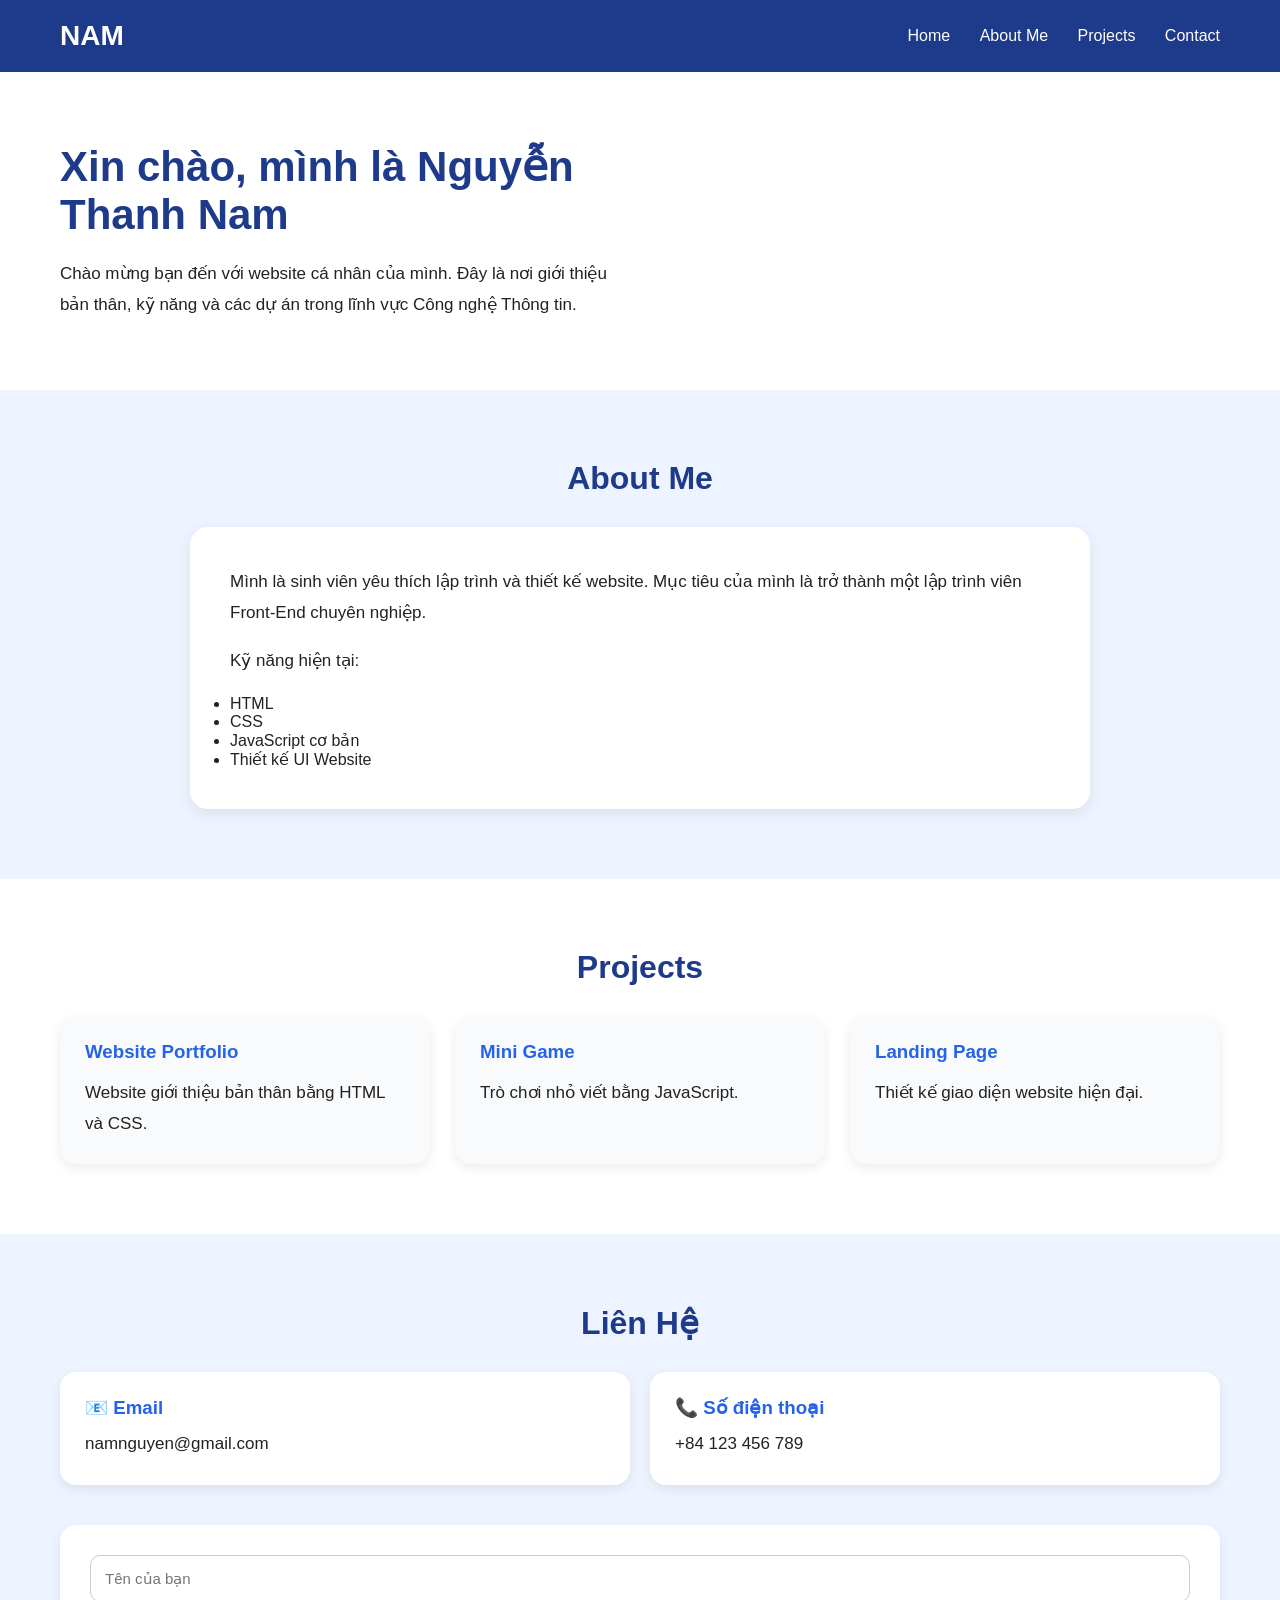
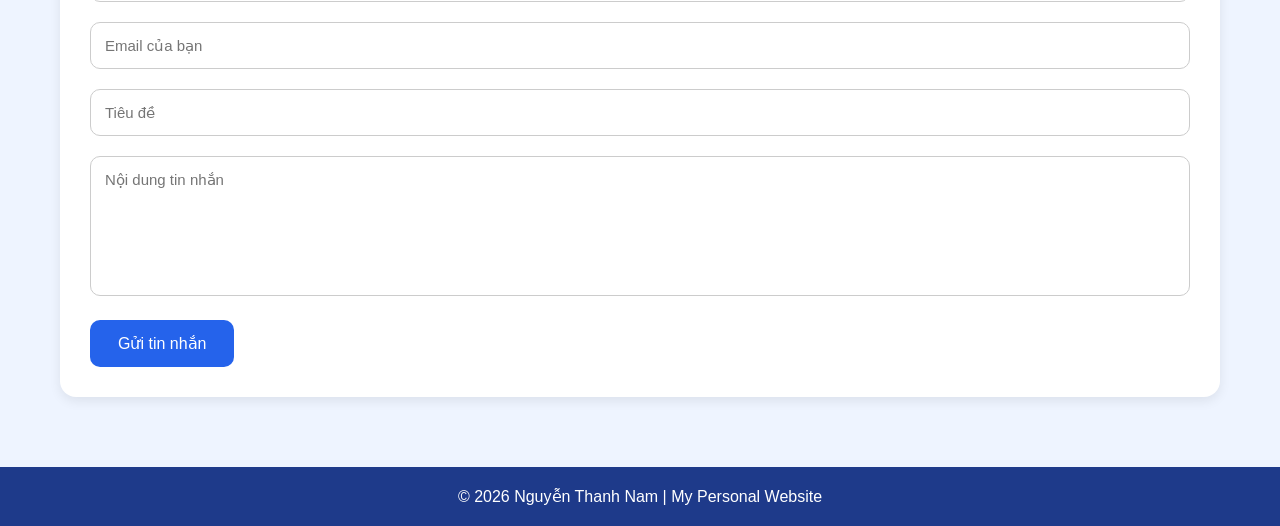
==== index.html @ 2ee816fa "Add files via upload" ====
<!DOCTYPE html>
<html lang="vi">
<head>
    <meta charset="UTF-8">
    <meta name="viewport" content="width=device-width, initial-scale=1.0">
    <title>My Personal Website</title>

    <style>

        *{
            margin:0;
            padding:0;
            box-sizing:border-box;
            font-family:Arial, Helvetica, sans-serif;
        }

        body{
            background:#f2f5f9;
            color:#222;
        }

        /* =========================
           HEADER
        ========================= */

        header{
            background:#1e3a8a;
            color:white;
            padding:20px 60px;
            display:flex;
            justify-content:space-between;
            align-items:center;
        }

        .logo{
            font-size:28px;
            font-weight:bold;
        }

        nav a{
            color:white;
            text-decoration:none;
            margin-left:25px;
            font-size:16px;
        }

        nav a:hover{
            text-decoration:underline;
        }

        /* =========================
           SECTION
        ========================= */

        section{
            padding:70px 60px;
        }

        h1{
            font-size:42px;
            margin-bottom:20px;
            color:#1e3a8a;
        }

        h2{
            font-size:32px;
            margin-bottom:30px;
            color:#1e3a8a;
            text-align:center;
        }

        p{
            line-height:1.8;
            font-size:17px;
        }

        /* =========================
           HOME
        ========================= */

        .home{
            display:flex;
            align-items:center;
            justify-content:space-between;
            gap:50px;
            background:white;
        }

        .home-text{
            flex:1;
        }

        .home-img{
            flex:1;
            text-align:center;
        }

        .home-img img{
            width:320px;
            border-radius:20px;
            box-shadow:0 5px 15px rgba(0,0,0,0.15);
        }

        /* =========================
           ABOUT
        ========================= */

        .about{
            background:#eef4ff;
        }

        .about-box{
            max-width:900px;
            margin:auto;
            background:white;
            padding:40px;
            border-radius:18px;
            box-shadow:0 5px 15px rgba(0,0,0,0.08);
        }

        /* =========================
           PROJECTS
        ========================= */

        .projects{
            background:white;
        }

        .project-list{
            display:grid;
            grid-template-columns:repeat(auto-fit,minmax(250px,1fr));
            gap:25px;
        }

        .project-card{
            background:#f8fafc;
            padding:25px;
            border-radius:16px;
            box-shadow:0 4px 12px rgba(0,0,0,0.08);
        }

        .project-card h3{
            margin-bottom:15px;
            color:#2563eb;
        }

        /* =========================
           CONTACT
        ========================= */

        .contact{
            background:#eef4ff;
        }

        .contact-box{
            display:flex;
            gap:20px;
            margin-bottom:40px;
        }

        .contact-card{
            flex:1;
            background:white;
            padding:25px;
            border-radius:16px;
            box-shadow:0 4px 12px rgba(0,0,0,0.08);
        }

        .contact-card h3{
            margin-bottom:10px;
            color:#2563eb;
        }

        .contact-form{
            background:white;
            padding:30px;
            border-radius:16px;
            box-shadow:0 4px 12px rgba(0,0,0,0.08);
        }

        .contact-form input,
        .contact-form textarea{
            width:100%;
            padding:14px;
            margin-bottom:20px;
            border:1px solid #ccc;
            border-radius:10px;
            font-size:15px;
        }

        .contact-form textarea{
            height:140px;
            resize:none;
        }

        .contact-form button{
            background:#2563eb;
            color:white;
            border:none;
            padding:14px 28px;
            border-radius:10px;
            cursor:pointer;
            font-size:16px;
        }

        .contact-form button:hover{
            background:#1d4ed8;
        }

        /* =========================
           FOOTER
        ========================= */

        footer{
            background:#1e3a8a;
            color:white;
            text-align:center;
            padding:20px;
        }

        /* =========================
           RESPONSIVE
        ========================= */

        @media(max-width:768px){

            header{
                flex-direction:column;
                gap:15px;
            }

            .home{
                flex-direction:column;
            }

            .contact-box{
                flex-direction:column;
            }

            section{
                padding:40px 20px;
            }

        }

    </style>

</head>
<body>

    <!-- =========================
         HEADER
    ========================= -->

    <header>

        <div class="logo">NAM</div>

        <nav>
            <a href="#home">Home</a>
            <a href="#about">About Me</a>
            <a href="#projects">Projects</a>
            <a href="#contact">Contact</a>
        </nav>

    </header>

    <!-- =========================
         HOME
    ========================= -->

    <section class="home" id="home">

        <div class="home-text">
            <h1>Xin chào, mình là Nguyễn Thanh Nam</h1>

            <p>
                Chào mừng bạn đến với website cá nhân của mình.
                Đây là nơi giới thiệu bản thân, kỹ năng và các dự án
                trong lĩnh vực Công nghệ Thông tin.
            </p>
        </div>

        <div class="home-img">
            <img src="https://via.placeholder.com/320x350" alt="">
        </div>

    </section>

    <!-- =========================
         ABOUT
    ========================= -->

    <section class="about" id="about">

        <h2>About Me</h2>

        <div class="about-box">

            <p>
                Mình là sinh viên yêu thích lập trình và thiết kế website.
                Mục tiêu của mình là trở thành một lập trình viên Front-End chuyên nghiệp.
            </p>

            <br>

            <p>
                Kỹ năng hiện tại:
            </p>

            <br>

            <ul>
                <li>HTML</li>
                <li>CSS</li>
                <li>JavaScript cơ bản</li>
                <li>Thiết kế UI Website</li>
            </ul>

        </div>

    </section>

    <!-- =========================
         PROJECTS
    ========================= -->

    <section class="projects" id="projects">

        <h2>Projects</h2>

        <div class="project-list">

            <div class="project-card">
                <h3>Website Portfolio</h3>
                <p>Website giới thiệu bản thân bằng HTML và CSS.</p>
            </div>

            <div class="project-card">
                <h3>Mini Game</h3>
                <p>Trò chơi nhỏ viết bằng JavaScript.</p>
            </div>

            <div class="project-card">
                <h3>Landing Page</h3>
                <p>Thiết kế giao diện website hiện đại.</p>
            </div>

        </div>

    </section>

    <!-- =========================
         CONTACT
    ========================= -->

    <section class="contact" id="contact">

        <h2>Liên Hệ</h2>

        <div class="contact-box">

            <div class="contact-card">
                <h3>📧 Email</h3>
                <p>namnguyen@gmail.com</p>
            </div>

            <div class="contact-card">
                <h3>📞 Số điện thoại</h3>
                <p>+84 123 456 789</p>
            </div>

        </div>

        <form class="contact-form">

            <input type="text" placeholder="Tên của bạn">

            <input type="email" placeholder="Email của bạn">

            <input type="text" placeholder="Tiêu đề">

            <textarea placeholder="Nội dung tin nhắn"></textarea>

            <button type="submit">Gửi tin nhắn</button>

        </form>

    </section>

    <!-- =========================
         FOOTER
    ========================= -->

    <footer>
        © 2026 Nguyễn Thanh Nam | My Personal Website
    </footer>

</body>
</html>
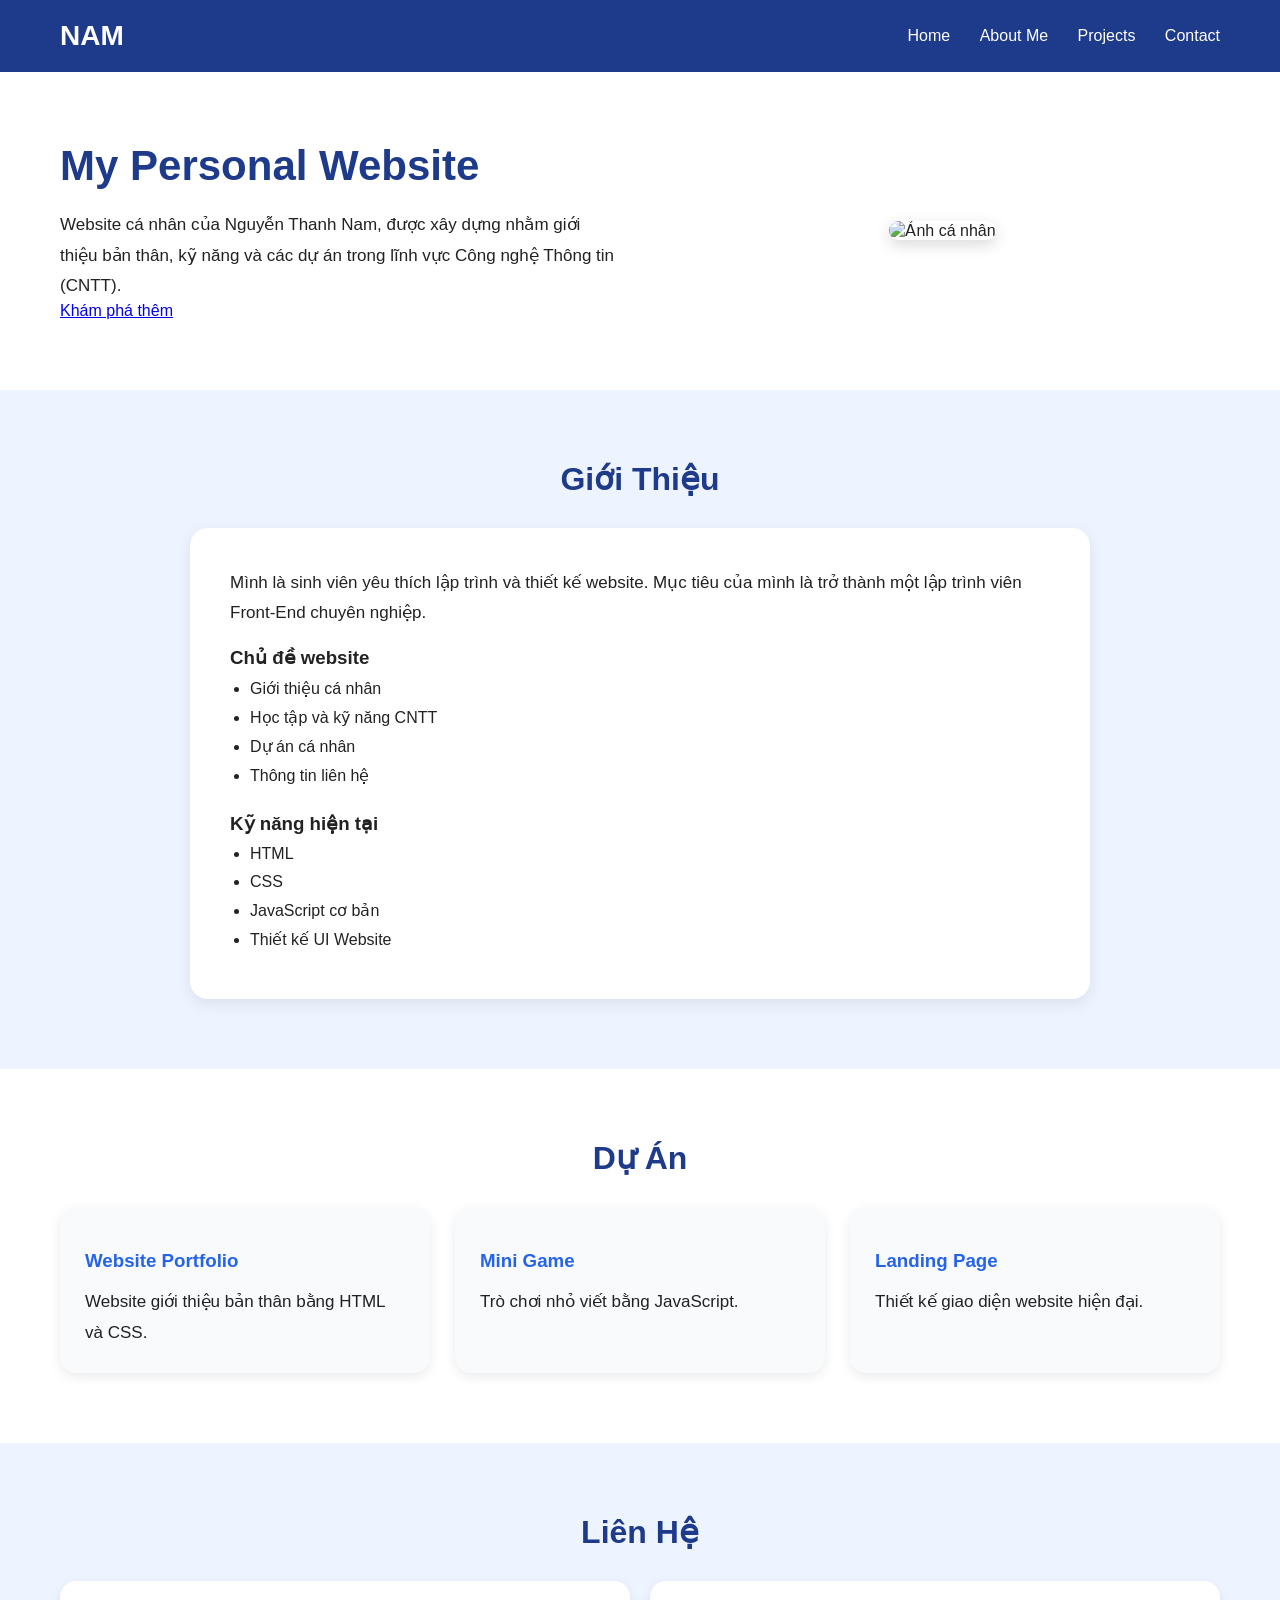
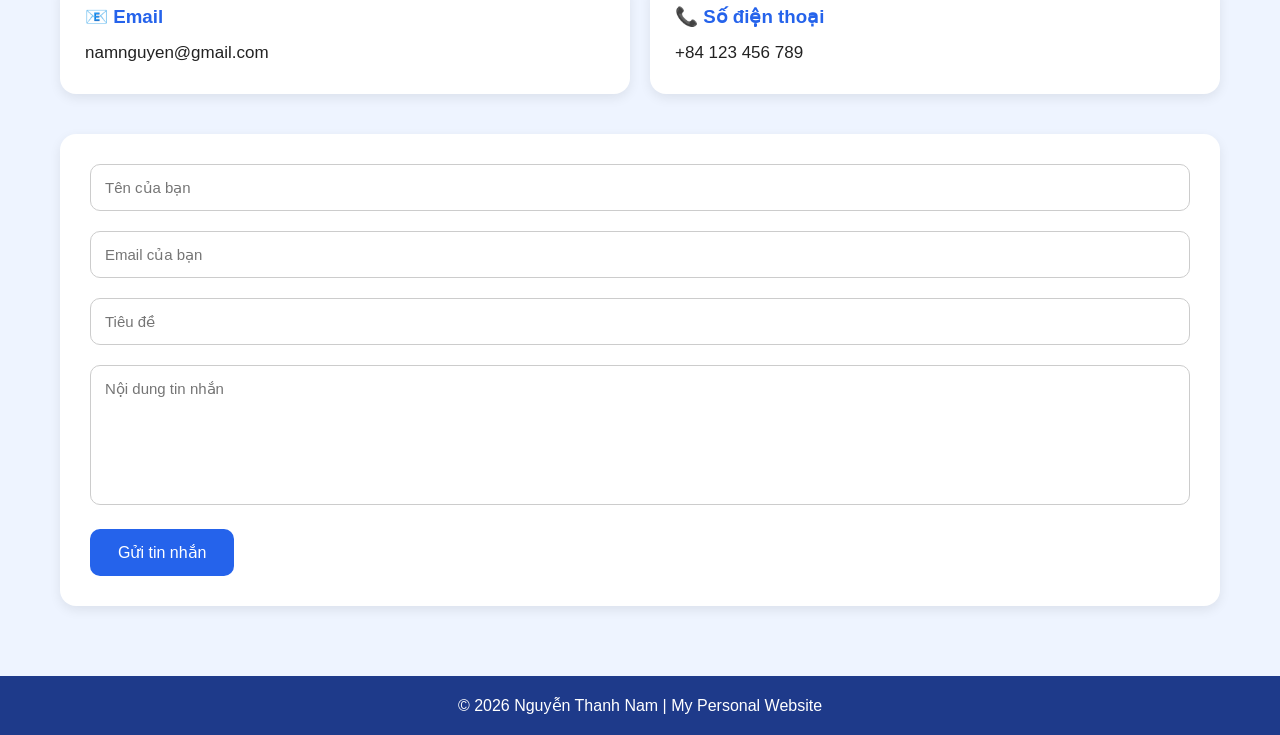
==== commit 3ebd5121: "Update index.html" ====
--- a/index.html
+++ b/index.html
@@ -1,256 +1,17 @@
 <!DOCTYPE html>
 <html lang="vi">
+
 <head>
     <meta charset="UTF-8">
     <meta name="viewport" content="width=device-width, initial-scale=1.0">
     <title>My Personal Website</title>
 
-    <style>
-
-        *{
-            margin:0;
-            padding:0;
-            box-sizing:border-box;
-            font-family:Arial, Helvetica, sans-serif;
-        }
-
-        body{
-            background:#f2f5f9;
-            color:#222;
-        }
-
-        /* =========================
-           HEADER
-        ========================= */
-
-        header{
-            background:#1e3a8a;
-            color:white;
-            padding:20px 60px;
-            display:flex;
-            justify-content:space-between;
-            align-items:center;
-        }
-
-        .logo{
-            font-size:28px;
-            font-weight:bold;
-        }
-
-        nav a{
-            color:white;
-            text-decoration:none;
-            margin-left:25px;
-            font-size:16px;
-        }
-
-        nav a:hover{
-            text-decoration:underline;
-        }
-
-        /* =========================
-           SECTION
-        ========================= */
-
-        section{
-            padding:70px 60px;
-        }
-
-        h1{
-            font-size:42px;
-            margin-bottom:20px;
-            color:#1e3a8a;
-        }
-
-        h2{
-            font-size:32px;
-            margin-bottom:30px;
-            color:#1e3a8a;
-            text-align:center;
-        }
-
-        p{
-            line-height:1.8;
-            font-size:17px;
-        }
-
-        /* =========================
-           HOME
-        ========================= */
-
-        .home{
-            display:flex;
-            align-items:center;
-            justify-content:space-between;
-            gap:50px;
-            background:white;
-        }
-
-        .home-text{
-            flex:1;
-        }
-
-        .home-img{
-            flex:1;
-            text-align:center;
-        }
-
-        .home-img img{
-            width:320px;
-            border-radius:20px;
-            box-shadow:0 5px 15px rgba(0,0,0,0.15);
-        }
-
-        /* =========================
-           ABOUT
-        ========================= */
-
-        .about{
-            background:#eef4ff;
-        }
-
-        .about-box{
-            max-width:900px;
-            margin:auto;
-            background:white;
-            padding:40px;
-            border-radius:18px;
-            box-shadow:0 5px 15px rgba(0,0,0,0.08);
-        }
-
-        /* =========================
-           PROJECTS
-        ========================= */
-
-        .projects{
-            background:white;
-        }
-
-        .project-list{
-            display:grid;
-            grid-template-columns:repeat(auto-fit,minmax(250px,1fr));
-            gap:25px;
-        }
-
-        .project-card{
-            background:#f8fafc;
-            padding:25px;
-            border-radius:16px;
-            box-shadow:0 4px 12px rgba(0,0,0,0.08);
-        }
-
-        .project-card h3{
-            margin-bottom:15px;
-            color:#2563eb;
-        }
-
-        /* =========================
-           CONTACT
-        ========================= */
-
-        .contact{
-            background:#eef4ff;
-        }
-
-        .contact-box{
-            display:flex;
-            gap:20px;
-            margin-bottom:40px;
-        }
-
-        .contact-card{
-            flex:1;
-            background:white;
-            padding:25px;
-            border-radius:16px;
-            box-shadow:0 4px 12px rgba(0,0,0,0.08);
-        }
-
-        .contact-card h3{
-            margin-bottom:10px;
-            color:#2563eb;
-        }
-
-        .contact-form{
-            background:white;
-            padding:30px;
-            border-radius:16px;
-            box-shadow:0 4px 12px rgba(0,0,0,0.08);
-        }
-
-        .contact-form input,
-        .contact-form textarea{
-            width:100%;
-            padding:14px;
-            margin-bottom:20px;
-            border:1px solid #ccc;
-            border-radius:10px;
-            font-size:15px;
-        }
-
-        .contact-form textarea{
-            height:140px;
-            resize:none;
-        }
-
-        .contact-form button{
-            background:#2563eb;
-            color:white;
-            border:none;
-            padding:14px 28px;
-            border-radius:10px;
-            cursor:pointer;
-            font-size:16px;
-        }
-
-        .contact-form button:hover{
-            background:#1d4ed8;
-        }
-
-        /* =========================
-           FOOTER
-        ========================= */
-
-        footer{
-            background:#1e3a8a;
-            color:white;
-            text-align:center;
-            padding:20px;
-        }
-
-        /* =========================
-           RESPONSIVE
-        ========================= */
-
-        @media(max-width:768px){
-
-            header{
-                flex-direction:column;
-                gap:15px;
-            }
-
-            .home{
-                flex-direction:column;
-            }
-
-            .contact-box{
-                flex-direction:column;
-            }
-
-            section{
-                padding:40px 20px;
-            }
-
-        }
-
-    </style>
-
+    <link rel="stylesheet" href="style.css">
 </head>
+
 <body>
 
-    <!-- =========================
-         HEADER
-    ========================= -->
+    <!-- HEADER -->
 
     <header>
 
@@ -265,35 +26,40 @@
 
     </header>
 
-    <!-- =========================
-         HOME
-    ========================= -->
+    <!-- HOME -->
 
     <section class="home" id="home">
 
         <div class="home-text">
-            <h1>Xin chào, mình là Nguyễn Thanh Nam</h1>
+
+            <h1>My Personal Website</h1>
 
             <p>
-                Chào mừng bạn đến với website cá nhân của mình.
-                Đây là nơi giới thiệu bản thân, kỹ năng và các dự án
-                trong lĩnh vực Công nghệ Thông tin.
+                Website cá nhân của Nguyễn Thanh Nam,
+                được xây dựng nhằm giới thiệu bản thân,
+                kỹ năng và các dự án trong lĩnh vực
+                Công nghệ Thông tin (CNTT).
             </p>
+
+            <a href="#about" class="btn">
+                Khám phá thêm
+            </a>
+
         </div>
 
         <div class="home-img">
-            <img src="https://via.placeholder.com/320x350" alt="">
-        </div>
-
-    </section>
-
-    <!-- =========================
-         ABOUT
-    ========================= -->
+
+            <img src="https://images.unsplash.com/photo-1516321318423-f06f85e504b3?q=80&w=800&auto=format&fit=crop" alt="Ảnh cá nhân">
+
+        </div>
+
+    </section>
+
+    <!-- ABOUT -->
 
     <section class="about" id="about">
 
-        <h2>About Me</h2>
+        <h2>Giới Thiệu</h2>
 
         <div class="about-box">
 
@@ -304,11 +70,18 @@
 
             <br>
 
-            <p>
-                Kỹ năng hiện tại:
-            </p>
+            <h3>Chủ đề website</h3>
+
+            <ul>
+                <li>Giới thiệu cá nhân</li>
+                <li>Học tập và kỹ năng CNTT</li>
+                <li>Dự án cá nhân</li>
+                <li>Thông tin liên hệ</li>
+            </ul>
 
             <br>
+
+            <h3>Kỹ năng hiện tại</h3>
 
             <ul>
                 <li>HTML</li>
@@ -321,38 +94,55 @@
 
     </section>
 
-    <!-- =========================
-         PROJECTS
-    ========================= -->
+    <!-- PROJECTS -->
 
     <section class="projects" id="projects">
 
-        <h2>Projects</h2>
+        <h2>Dự Án</h2>
 
         <div class="project-list">
 
             <div class="project-card">
+
+                <img src="https://images.unsplash.com/photo-1498050108023-c5249f4df085?q=80&w=800&auto=format&fit=crop" alt="">
+
                 <h3>Website Portfolio</h3>
-                <p>Website giới thiệu bản thân bằng HTML và CSS.</p>
+
+                <p>
+                    Website giới thiệu bản thân bằng HTML và CSS.
+                </p>
+
             </div>
 
             <div class="project-card">
+
+                <img src="https://images.unsplash.com/photo-1511512578047-dfb367046420?q=80&w=800&auto=format&fit=crop" alt="">
+
                 <h3>Mini Game</h3>
-                <p>Trò chơi nhỏ viết bằng JavaScript.</p>
+
+                <p>
+                    Trò chơi nhỏ viết bằng JavaScript.
+                </p>
+
             </div>
 
             <div class="project-card">
+
+                <img src="https://images.unsplash.com/photo-1461749280684-dccba630e2f6?q=80&w=800&auto=format&fit=crop" alt="">
+
                 <h3>Landing Page</h3>
-                <p>Thiết kế giao diện website hiện đại.</p>
-            </div>
-
-        </div>
-
-    </section>
-
-    <!-- =========================
-         CONTACT
-    ========================= -->
+
+                <p>
+                    Thiết kế giao diện website hiện đại.
+                </p>
+
+            </div>
+
+        </div>
+
+    </section>
+
+    <!-- CONTACT -->
 
     <section class="contact" id="contact">
 
@@ -361,13 +151,23 @@
         <div class="contact-box">
 
             <div class="contact-card">
+
                 <h3>📧 Email</h3>
-                <p>namnguyen@gmail.com</p>
+
+                <p>
+                    namnguyen@gmail.com
+                </p>
+
             </div>
 
             <div class="contact-card">
+
                 <h3>📞 Số điện thoại</h3>
-                <p>+84 123 456 789</p>
+
+                <p>
+                    +84 123 456 789
+                </p>
+
             </div>
 
         </div>
@@ -382,19 +182,21 @@
 
             <textarea placeholder="Nội dung tin nhắn"></textarea>
 
-            <button type="submit">Gửi tin nhắn</button>
+            <button type="submit">
+                Gửi tin nhắn
+            </button>
 
         </form>
 
     </section>
 
-    <!-- =========================
-         FOOTER
-    ========================= -->
+    <!-- FOOTER -->
 
     <footer>
+
         © 2026 Nguyễn Thanh Nam | My Personal Website
+
     </footer>
 
 </body>
-</html>+</html>
--- a/style.css
+++ b/style.css
@@ -0,0 +1,260 @@
+/* =========================
+   RESET
+========================= */
+
+*{
+    margin:0;
+    padding:0;
+    box-sizing:border-box;
+    font-family:Arial, Helvetica, sans-serif;
+}
+
+body{
+    background:#f2f5f9;
+    color:#222;
+}
+
+/* =========================
+   HEADER
+========================= */
+
+header{
+    background:#1e3a8a;
+    color:white;
+    padding:20px 60px;
+    display:flex;
+    justify-content:space-between;
+    align-items:center;
+}
+
+.logo{
+    font-size:28px;
+    font-weight:bold;
+}
+
+nav a{
+    color:white;
+    text-decoration:none;
+    margin-left:25px;
+    font-size:16px;
+}
+
+nav a:hover{
+    text-decoration:underline;
+}
+
+/* =========================
+   SECTION
+========================= */
+
+section{
+    padding:70px 60px;
+}
+
+h1{
+    font-size:42px;
+    margin-bottom:20px;
+    color:#1e3a8a;
+}
+
+h2{
+    font-size:32px;
+    margin-bottom:30px;
+    color:#1e3a8a;
+    text-align:center;
+}
+
+p{
+    line-height:1.8;
+    font-size:17px;
+}
+
+/* =========================
+   HOME
+========================= */
+
+.home{
+    display:flex;
+    align-items:center;
+    justify-content:space-between;
+    gap:50px;
+    background:white;
+}
+
+.home-text{
+    flex:1;
+}
+
+.home-img{
+    flex:1;
+    text-align:center;
+}
+
+.home-img img{
+    width:320px;
+    border-radius:20px;
+    box-shadow:0 5px 15px rgba(0,0,0,0.15);
+}
+
+/* =========================
+   ABOUT
+========================= */
+
+.about{
+    background:#eef4ff;
+}
+
+.about-box{
+    max-width:900px;
+    margin:auto;
+    background:white;
+    padding:40px;
+    border-radius:18px;
+    box-shadow:0 5px 15px rgba(0,0,0,0.08);
+}
+
+.about-box ul{
+    margin-top:10px;
+    padding-left:20px;
+}
+
+.about-box li{
+    margin-bottom:10px;
+}
+
+/* =========================
+   PROJECTS
+========================= */
+
+.projects{
+    background:white;
+}
+
+.project-list{
+    display:grid;
+    grid-template-columns:repeat(auto-fit,minmax(250px,1fr));
+    gap:25px;
+}
+
+.project-card{
+    background:#f8fafc;
+    padding:25px;
+    border-radius:16px;
+    box-shadow:0 4px 12px rgba(0,0,0,0.08);
+    transition:0.3s;
+}
+
+.project-card:hover{
+    transform:translateY(-5px);
+}
+
+.project-card h3{
+    margin-bottom:15px;
+    color:#2563eb;
+}
+
+/* =========================
+   CONTACT
+========================= */
+
+.contact{
+    background:#eef4ff;
+}
+
+.contact-box{
+    display:flex;
+    gap:20px;
+    margin-bottom:40px;
+}
+
+.contact-card{
+    flex:1;
+    background:white;
+    padding:25px;
+    border-radius:16px;
+    box-shadow:0 4px 12px rgba(0,0,0,0.08);
+}
+
+.contact-card h3{
+    margin-bottom:10px;
+    color:#2563eb;
+}
+
+.contact-form{
+    background:white;
+    padding:30px;
+    border-radius:16px;
+    box-shadow:0 4px 12px rgba(0,0,0,0.08);
+}
+
+.contact-form input,
+.contact-form textarea{
+    width:100%;
+    padding:14px;
+    margin-bottom:20px;
+    border:1px solid #ccc;
+    border-radius:10px;
+    font-size:15px;
+    outline:none;
+}
+
+.contact-form input:focus,
+.contact-form textarea:focus{
+    border-color:#2563eb;
+}
+
+.contact-form textarea{
+    height:140px;
+    resize:none;
+}
+
+.contact-form button{
+    background:#2563eb;
+    color:white;
+    border:none;
+    padding:14px 28px;
+    border-radius:10px;
+    cursor:pointer;
+    font-size:16px;
+    transition:0.3s;
+}
+
+.contact-form button:hover{
+    background:#1d4ed8;
+}
+
+/* =========================
+   FOOTER
+========================= */
+
+footer{
+    background:#1e3a8a;
+    color:white;
+    text-align:center;
+    padding:20px;
+}
+
+/* =========================
+   RESPONSIVE
+========================= */
+
+@media(max-width:768px){
+
+    header{
+        flex-direction:column;
+        gap:15px;
+    }
+
+    .home{
+        flex-direction:column;
+    }
+
+    .contact-box{
+        flex-direction:column;
+    }
+
+    section{
+        padding:40px 20px;
+    }
+
+}
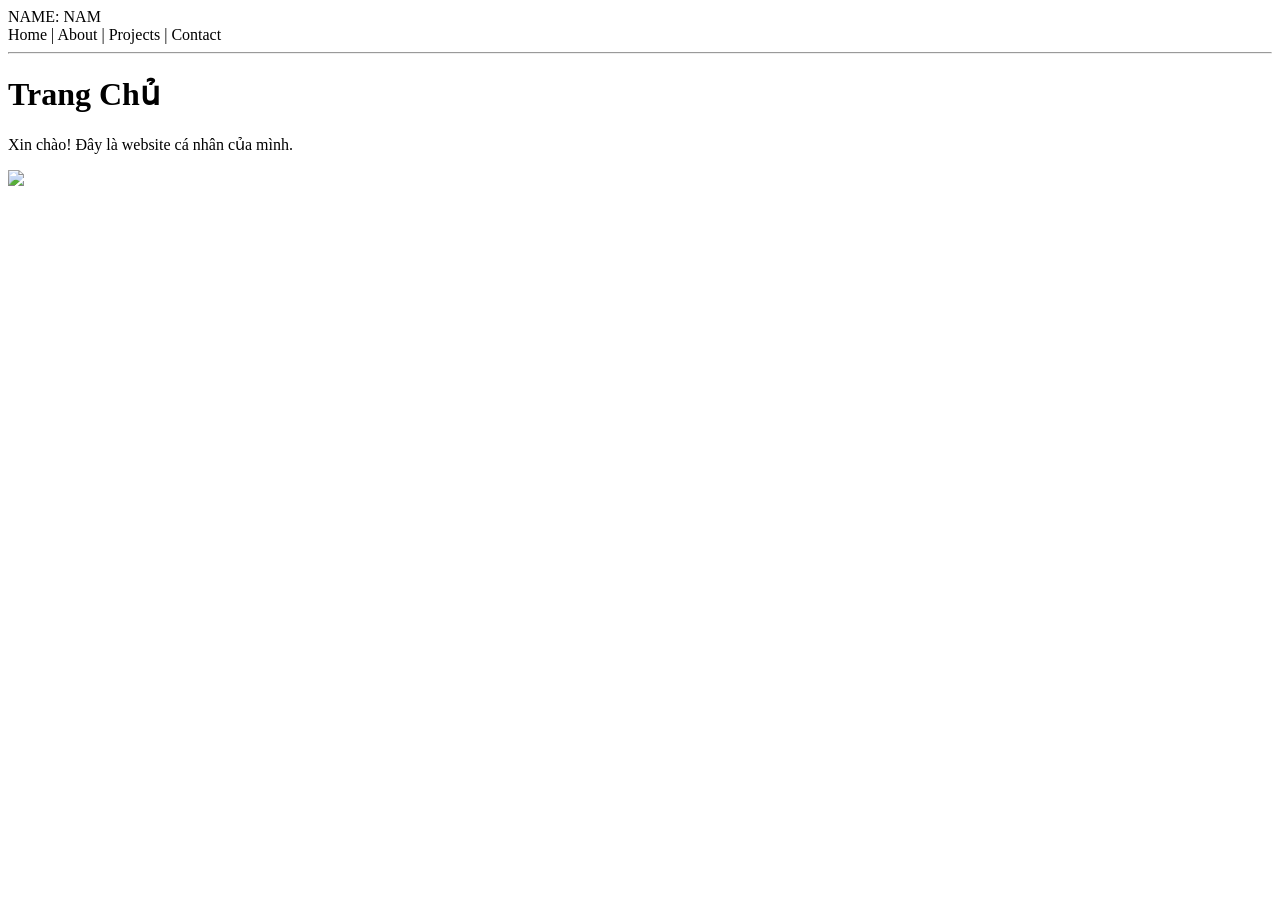
==== commit 40dc6b17: "Update index.html" ====
--- a/index.html
+++ b/index.html
@@ -3,200 +3,84 @@
 
 <head>
     <meta charset="UTF-8">
-    <meta name="viewport" content="width=device-width, initial-scale=1.0">
-    <title>My Personal Website</title>
-
-    <link rel="stylesheet" href="style.css">
+    <title>My Website</title>
 </head>
 
 <body>
 
-    <!-- HEADER -->
+<!-- MENU -->
+<header>
+    <div>NAME: NAM</div>
 
-    <header>
+    <nav>
+        <a onclick="show('home')">Home</a> |
+        <a onclick="show('about')">About</a> |
+        <a onclick="show('projects')">Projects</a> |
+        <a onclick="show('contact')">Contact</a>
+    </nav>
+</header>
 
-        <div class="logo">NAM</div>
+<hr>
 
-        <nav>
-            <a href="#home">Home</a>
-            <a href="#about">About Me</a>
-            <a href="#projects">Projects</a>
-            <a href="#contact">Contact</a>
-        </nav>
+<!-- HOME -->
+<div id="home">
+    <h1>Trang Chủ</h1>
 
-    </header>
+    <p>
+        Xin chào! Đây là website cá nhân của mình.
+    </p>
 
-    <!-- HOME -->
+    <img src="https://images.unsplash.com/photo-1522202176988-66273c2fd55f" width="300">
+</div>
 
-    <section class="home" id="home">
+<!-- ABOUT -->
+<div id="about" style="display:none;">
+    <h1>Giới Thiệu</h1>
 
-        <div class="home-text">
+    <p>Mình là sinh viên thích lập trình web.</p>
 
-            <h1>My Personal Website</h1>
+    <img src="https://images.unsplash.com/photo-1515879218367-8466d910aaa4" width="300">
+</div>
 
-            <p>
-                Website cá nhân của Nguyễn Thanh Nam,
-                được xây dựng nhằm giới thiệu bản thân,
-                kỹ năng và các dự án trong lĩnh vực
-                Công nghệ Thông tin (CNTT).
-            </p>
+<!-- PROJECTS -->
+<div id="projects" style="display:none;">
+    <h1>Dự Án</h1>
 
-            <a href="#about" class="btn">
-                Khám phá thêm
-            </a>
+    <ul>
+        <li>Website Portfolio</li>
+        <li>Mini Game JavaScript</li>
+        <li>Landing Page</li>
+    </ul>
 
-        </div>
+    <img src="https://images.unsplash.com/photo-1498050108023-c5249f4df085" width="300">
+</div>
 
-        <div class="home-img">
+<!-- CONTACT -->
+<div id="contact" style="display:none;">
+    <h1>Liên Hệ</h1>
 
-            <img src="https://images.unsplash.com/photo-1516321318423-f06f85e504b3?q=80&w=800&auto=format&fit=crop" alt="Ảnh cá nhân">
+    <p>Email: nam@gmail.com</p>
 
-        </div>
+    <input placeholder="Tên"><br><br>
+    <input placeholder="Email"><br><br>
+    <textarea placeholder="Nội dung"></textarea><br><br>
+    <button>Gửi</button>
 
-    </section>
+    <img src="https://images.unsplash.com/photo-1521791136064-7986c2920216" width="300">
+</div>
 
-    <!-- ABOUT -->
+<script>
+function show(page){
 
-    <section class="about" id="about">
+    let pages = ["home","about","projects","contact"];
 
-        <h2>Giới Thiệu</h2>
+    pages.forEach(id => {
+        document.getElementById(id).style.display = "none";
+    });
 
-        <div class="about-box">
-
-            <p>
-                Mình là sinh viên yêu thích lập trình và thiết kế website.
-                Mục tiêu của mình là trở thành một lập trình viên Front-End chuyên nghiệp.
-            </p>
-
-            <br>
-
-            <h3>Chủ đề website</h3>
-
-            <ul>
-                <li>Giới thiệu cá nhân</li>
-                <li>Học tập và kỹ năng CNTT</li>
-                <li>Dự án cá nhân</li>
-                <li>Thông tin liên hệ</li>
-            </ul>
-
-            <br>
-
-            <h3>Kỹ năng hiện tại</h3>
-
-            <ul>
-                <li>HTML</li>
-                <li>CSS</li>
-                <li>JavaScript cơ bản</li>
-                <li>Thiết kế UI Website</li>
-            </ul>
-
-        </div>
-
-    </section>
-
-    <!-- PROJECTS -->
-
-    <section class="projects" id="projects">
-
-        <h2>Dự Án</h2>
-
-        <div class="project-list">
-
-            <div class="project-card">
-
-                <img src="https://images.unsplash.com/photo-1498050108023-c5249f4df085?q=80&w=800&auto=format&fit=crop" alt="">
-
-                <h3>Website Portfolio</h3>
-
-                <p>
-                    Website giới thiệu bản thân bằng HTML và CSS.
-                </p>
-
-            </div>
-
-            <div class="project-card">
-
-                <img src="https://images.unsplash.com/photo-1511512578047-dfb367046420?q=80&w=800&auto=format&fit=crop" alt="">
-
-                <h3>Mini Game</h3>
-
-                <p>
-                    Trò chơi nhỏ viết bằng JavaScript.
-                </p>
-
-            </div>
-
-            <div class="project-card">
-
-                <img src="https://images.unsplash.com/photo-1461749280684-dccba630e2f6?q=80&w=800&auto=format&fit=crop" alt="">
-
-                <h3>Landing Page</h3>
-
-                <p>
-                    Thiết kế giao diện website hiện đại.
-                </p>
-
-            </div>
-
-        </div>
-
-    </section>
-
-    <!-- CONTACT -->
-
-    <section class="contact" id="contact">
-
-        <h2>Liên Hệ</h2>
-
-        <div class="contact-box">
-
-            <div class="contact-card">
-
-                <h3>📧 Email</h3>
-
-                <p>
-                    namnguyen@gmail.com
-                </p>
-
-            </div>
-
-            <div class="contact-card">
-
-                <h3>📞 Số điện thoại</h3>
-
-                <p>
-                    +84 123 456 789
-                </p>
-
-            </div>
-
-        </div>
-
-        <form class="contact-form">
-
-            <input type="text" placeholder="Tên của bạn">
-
-            <input type="email" placeholder="Email của bạn">
-
-            <input type="text" placeholder="Tiêu đề">
-
-            <textarea placeholder="Nội dung tin nhắn"></textarea>
-
-            <button type="submit">
-                Gửi tin nhắn
-            </button>
-
-        </form>
-
-    </section>
-
-    <!-- FOOTER -->
-
-    <footer>
-
-        © 2026 Nguyễn Thanh Nam | My Personal Website
-
-    </footer>
+    document.getElementById(page).style.display = "block";
+}
+</script>
 
 </body>
 </html>
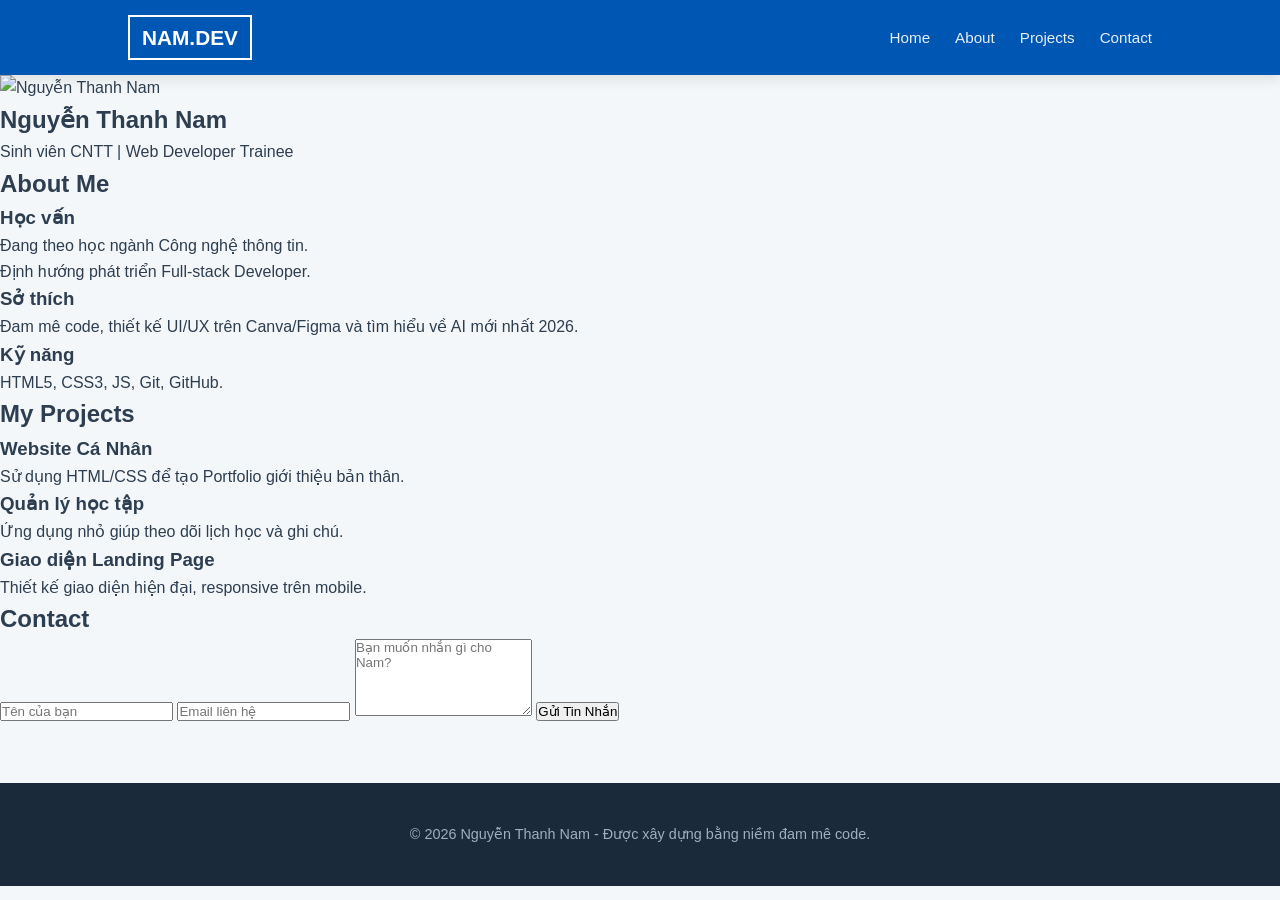
==== commit dd74357c: "Update index.html" ====
--- a/index.html
+++ b/index.html
@@ -1,86 +1,92 @@
 <!DOCTYPE html>
 <html lang="vi">
-
 <head>
     <meta charset="UTF-8">
-    <title>My Website</title>
+    <meta name="viewport" content="width=device-width, initial-scale=1.0">
+    <title>Nguyễn Thanh Nam | Portfolio 2026</title>
+    <!-- Liên kết file CSS -->
+    <link rel="stylesheet" href="style.css">
 </head>
-
 <body>
 
-<!-- MENU -->
-<header>
-    <div>NAME: NAM</div>
+    <!-- MENU ĐIỀU HƯỚNG -->
+    <header>
+        <div class="logo"><strong>NAM.DEV</strong></div>
+        <nav>
+            <ul>
+                <li><a href="#home">Home</a></li>
+                <li><a href="#about">About</a></li>
+                <li><a href="#projects">Projects</a></li>
+                <li><a href="#contact">Contact</a></li>
+            </ul>
+        </nav>
+    </header>
 
-    <nav>
-        <a onclick="show('home')">Home</a> |
-        <a onclick="show('about')">About</a> |
-        <a onclick="show('projects')">Projects</a> |
-        <a onclick="show('contact')">Contact</a>
-    </nav>
-</header>
+    <main>
+        <!-- TRANG CHỦ -->
+        <section id="home">
+            <div class="hero-content">
+                <!-- Chỗ này CSS sẽ làm ảnh co giãn mượt mà -->
+                <img src="https://via.placeholder.com/300" alt="Nguyễn Thanh Nam">
+                <h1>Nguyễn Thanh Nam</h1>
+                <p>Sinh viên CNTT | Web Developer Trainee</p>
+            </div>
+        </section>
 
-<hr>
+        <!-- GIỚI THIỆU -->
+        <section id="about">
+            <h2>About Me</h2>
+            <div class="about-grid">
+                <div class="about-item">
+                    <h3>Học vấn</h3>
+                    <p>Đang theo học ngành Công nghệ thông tin.</p>
+                    <p>Định hướng phát triển Full-stack Developer.</p>
+                </div>
+                <div class="about-item">
+                    <h3>Sở thích</h3>
+                    <p>Đam mê code, thiết kế UI/UX trên Canva/Figma và tìm hiểu về AI mới nhất 2026.</p>
+                </div>
+                <div class="about-item">
+                    <h3>Kỹ năng</h3>
+                    <p>HTML5, CSS3, JS, Git, GitHub.</p>
+                </div>
+            </div>
+        </section>
 
-<!-- HOME -->
-<div id="home">
-    <h1>Trang Chủ</h1>
+        <!-- DỰ ÁN -->
+        <section id="projects">
+            <h2>My Projects</h2>
+            <div class="project-list">
+                <article>
+                    <h3>Website Cá Nhân</h3>
+                    <p>Sử dụng HTML/CSS để tạo Portfolio giới thiệu bản thân.</p>
+                </article>
+                <article>
+                    <h3>Quản lý học tập</h3>
+                    <p>Ứng dụng nhỏ giúp theo dõi lịch học và ghi chú.</p>
+                </article>
+                <article>
+                    <h3>Giao diện Landing Page</h3>
+                    <p>Thiết kế giao diện hiện đại, responsive trên mobile.</p>
+                </article>
+            </div>
+        </section>
 
-    <p>
-        Xin chào! Đây là website cá nhân của mình.
-    </p>
+        <!-- LIÊN HỆ -->
+        <section id="contact">
+            <h2>Contact</h2>
+            <form>
+                <input type="text" placeholder="Tên của bạn" required>
+                <input type="email" placeholder="Email liên hệ" required>
+                <textarea rows="5" placeholder="Bạn muốn nhắn gì cho Nam?"></textarea>
+                <button type="submit">Gửi Tin Nhắn</button>
+            </form>
+        </section>
+    </main>
 
-    <img src="https://images.unsplash.com/photo-1522202176988-66273c2fd55f" width="300">
-</div>
-
-<!-- ABOUT -->
-<div id="about" style="display:none;">
-    <h1>Giới Thiệu</h1>
-
-    <p>Mình là sinh viên thích lập trình web.</p>
-
-    <img src="https://images.unsplash.com/photo-1515879218367-8466d910aaa4" width="300">
-</div>
-
-<!-- PROJECTS -->
-<div id="projects" style="display:none;">
-    <h1>Dự Án</h1>
-
-    <ul>
-        <li>Website Portfolio</li>
-        <li>Mini Game JavaScript</li>
-        <li>Landing Page</li>
-    </ul>
-
-    <img src="https://images.unsplash.com/photo-1498050108023-c5249f4df085" width="300">
-</div>
-
-<!-- CONTACT -->
-<div id="contact" style="display:none;">
-    <h1>Liên Hệ</h1>
-
-    <p>Email: nam@gmail.com</p>
-
-    <input placeholder="Tên"><br><br>
-    <input placeholder="Email"><br><br>
-    <textarea placeholder="Nội dung"></textarea><br><br>
-    <button>Gửi</button>
-
-    <img src="https://images.unsplash.com/photo-1521791136064-7986c2920216" width="300">
-</div>
-
-<script>
-function show(page){
-
-    let pages = ["home","about","projects","contact"];
-
-    pages.forEach(id => {
-        document.getElementById(id).style.display = "none";
-    });
-
-    document.getElementById(page).style.display = "block";
-}
-</script>
+    <footer>
+        <p>© 2026 Nguyễn Thanh Nam - Được xây dựng bằng niềm đam mê code.</p>
+    </footer>
 
 </body>
 </html>
--- a/style.css
+++ b/style.css
@@ -0,0 +1,200 @@
+/* style.css - Phiên bản Blue Theme cho Nguyễn Thanh Nam */
+:root {
+    --primary-blue: #0056b3;    /* Xanh dương đậm chủ đạo */
+    --light-blue: #e7f1ff;      /* Xanh nhạt cho nền */
+    --accent-blue: #00a8ff;     /* Xanh sáng làm điểm nhấn */
+    --dark-grey: #2c3e50;      /* Xám đậm cho chữ */
+    --white: #ffffff;
+    --transition: all 0.3s ease;
+}
+
+* {
+    box-sizing: border-box;
+    margin: 0;
+    padding: 0;
+    font-family: 'Inter', 'Segoe UI', Tahoma, Geneva, Verdana, sans-serif;
+}
+
+body {
+    background-color: #f4f7f9;
+    color: var(--dark-grey);
+    line-height: 1.6;
+}
+
+/* Header & Navigation */
+header {
+    background: var(--primary-blue);
+    padding: 15px 10%;
+    display: flex;
+    justify-content: space-between;
+    align-items: center;
+    box-shadow: 0 4px 12px rgba(0,0,0,0.1);
+    position: sticky;
+    top: 0;
+    z-index: 1000;
+}
+
+.logo {
+    color: var(--white);
+    font-weight: 800;
+    font-size: 1.3rem;
+    border: 2px solid var(--white);
+    padding: 4px 12px;
+    text-transform: uppercase;
+}
+
+nav ul {
+    list-style: none;
+    display: flex;
+}
+
+nav ul li {
+    margin-left: 25px;
+}
+
+nav ul li a {
+    text-decoration: none;
+    color: rgba(255, 255, 255, 0.9);
+    font-size: 0.95rem;
+    font-weight: 500;
+    transition: var(--transition);
+}
+
+nav ul li a:hover {
+    color: var(--accent-blue);
+}
+
+/* Main Container */
+.container {
+    width: 85%;
+    max-width: 1200px;
+    margin: auto;
+    padding: 50px 20px;
+}
+
+h1.page-title {
+    text-align: center;
+    margin-bottom: 50px;
+    color: var(--primary-blue);
+    font-size: 2rem;
+    letter-spacing: 2px;
+    position: relative;
+    padding-bottom: 15px;
+}
+
+h1.page-title::after {
+    content: '';
+    width: 80px;
+    height: 4px;
+    background: var(--accent-blue);
+    position: absolute;
+    bottom: 0;
+    left: 50%;
+    transform: translateX(-50%);
+    border-radius: 2px;
+}
+
+/* Các khối nội dung (Hero, Intro, Form, v.v.) */
+.hero, .form-section, .project-card, .info-card {
+    background: var(--white);
+    border-radius: 12px;
+    box-shadow: 0 10px 30px rgba(0, 86, 179, 0.08);
+    transition: var(--transition);
+}
+
+/* Phần Dự Án đặc biệt */
+.project-grid {
+    display: grid;
+    grid-template-columns: repeat(auto-fit, minmax(300px, 1fr));
+    gap: 30px;
+}
+
+.project-card {
+    padding: 20px;
+    border: 1px solid #e1e8ed;
+    text-align: center;
+}
+
+.project-card:hover {
+    transform: translateY(-10px); /* Hiệu ứng bay lên khi hover */
+    box-shadow: 0 15px 35px rgba(0, 86, 179, 0.15);
+    border-color: var(--accent-blue);
+}
+
+.project-img-placeholder {
+    width: 100%;
+    height: 180px;
+    border-radius: 8px;
+    margin-bottom: 15px;
+    transition: var(--transition);
+}
+
+/* Nút bấm (Buttons) */
+.btn-start, .btn-submit {
+    display: inline-block;
+    background: var(--primary-blue);
+    color: var(--white) !important;
+    padding: 12px 30px;
+    border-radius: 6px;
+    text-decoration: none;
+    font-weight: bold;
+    border: none;
+    cursor: pointer;
+    transition: var(--transition);
+}
+
+.btn-start:hover, .btn-submit:hover {
+    background: var(--accent-blue);
+    box-shadow: 0 5px 15px rgba(0, 168, 255, 0.4);
+}
+
+/* Trang Giới thiệu (About Nam) */
+.avatar-circle {
+    width: 100px;
+    height: 100px;
+    border: 4px solid var(--light-blue);
+    background: var(--primary-blue);
+    margin: 0 auto 20px;
+    border-radius: 50%;
+}
+
+.list-items li {
+    list-style: none;
+    padding: 10px 0;
+    border-bottom: 1px solid #edf2f7;
+    font-size: 0.95rem;
+}
+
+.list-items li::before {
+    content: '✓';
+    color: var(--accent-blue);
+    margin-right: 10px;
+    font-weight: bold;
+}
+
+/* Footer */
+footer {
+    background: #1a2a3a;
+    color: #a0aec0;
+    text-align: center;
+    padding: 40px 10%;
+    margin-top: 60px;
+}
+
+footer p {
+    font-size: 0.9rem;
+}
+
+/* Phân trang (Pagination) */
+.pagination .page-btn {
+    padding: 8px 16px;
+    border: 1px solid var(--light-blue);
+    margin: 0 4px;
+    cursor: pointer;
+    transition: var(--transition);
+}
+
+.pagination .page-btn:hover {
+    background: var(--light-blue);
+    color: var(--primary-blue);
+}
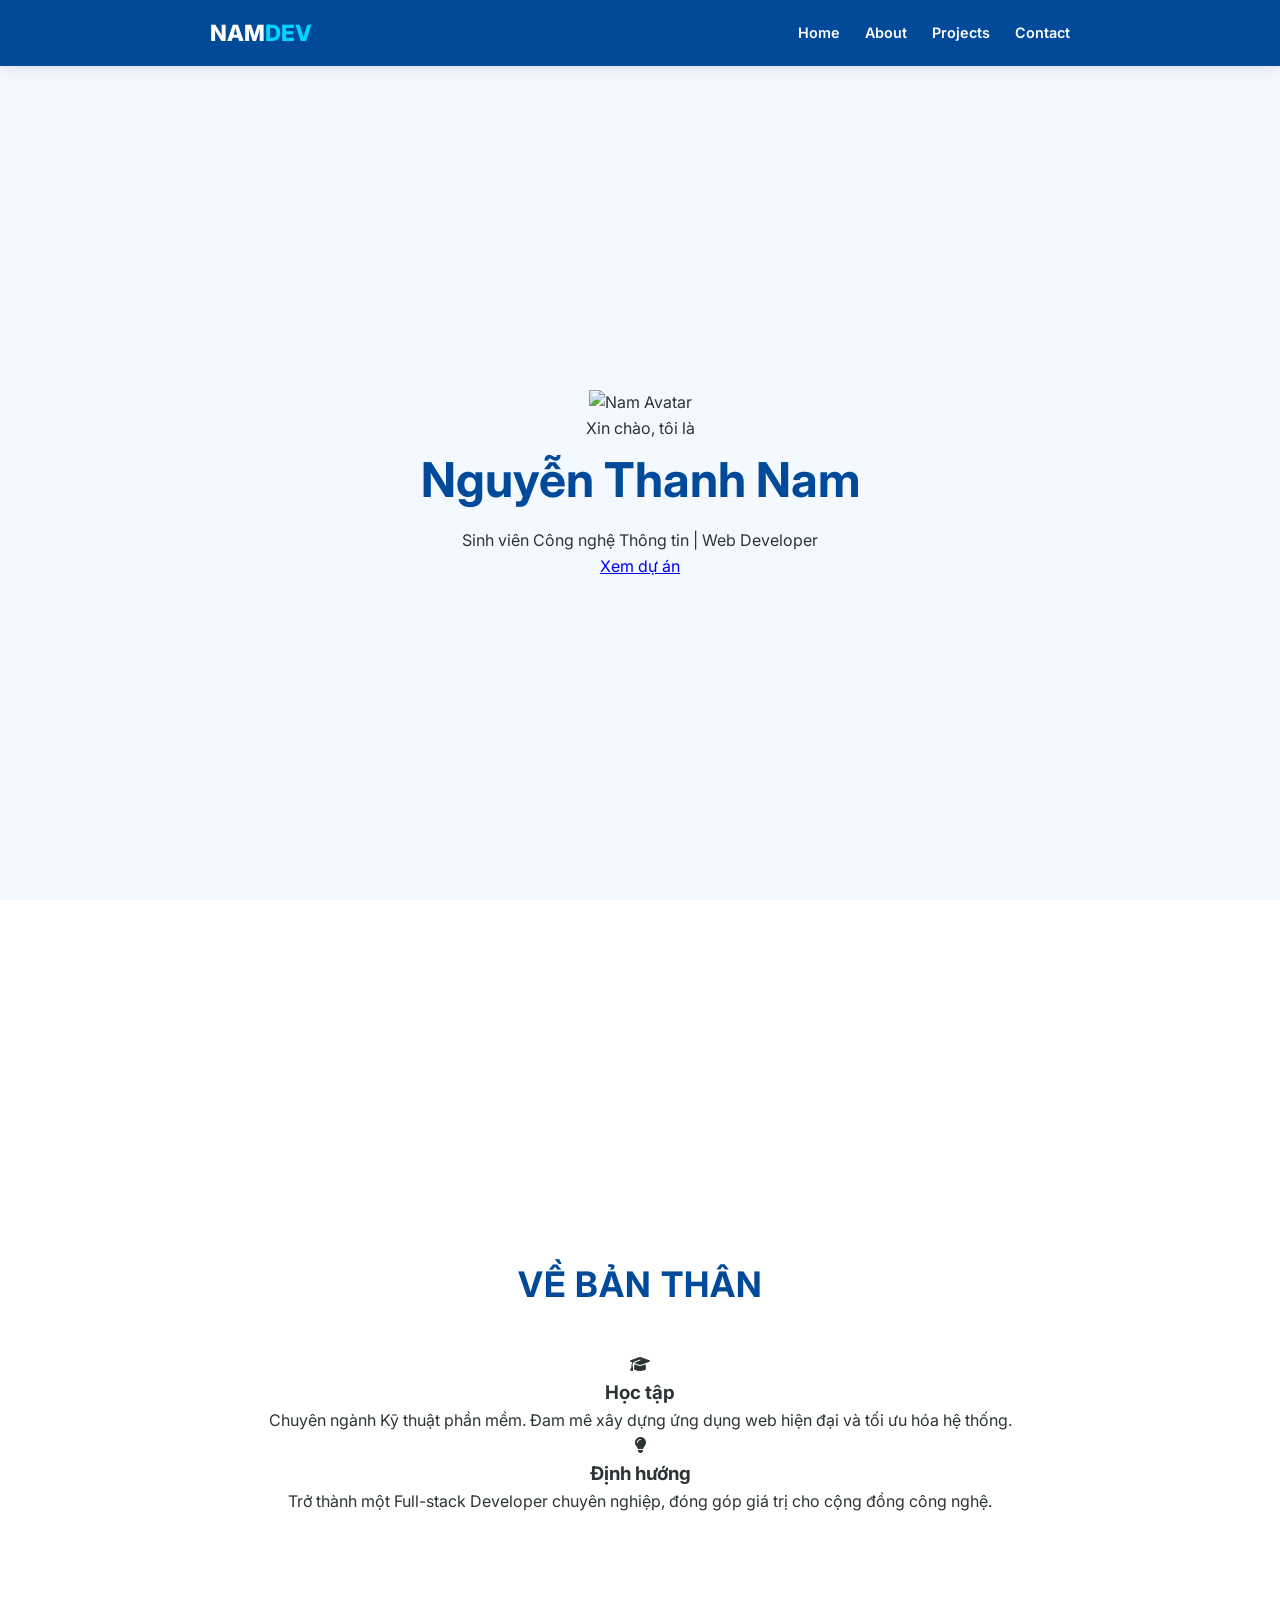
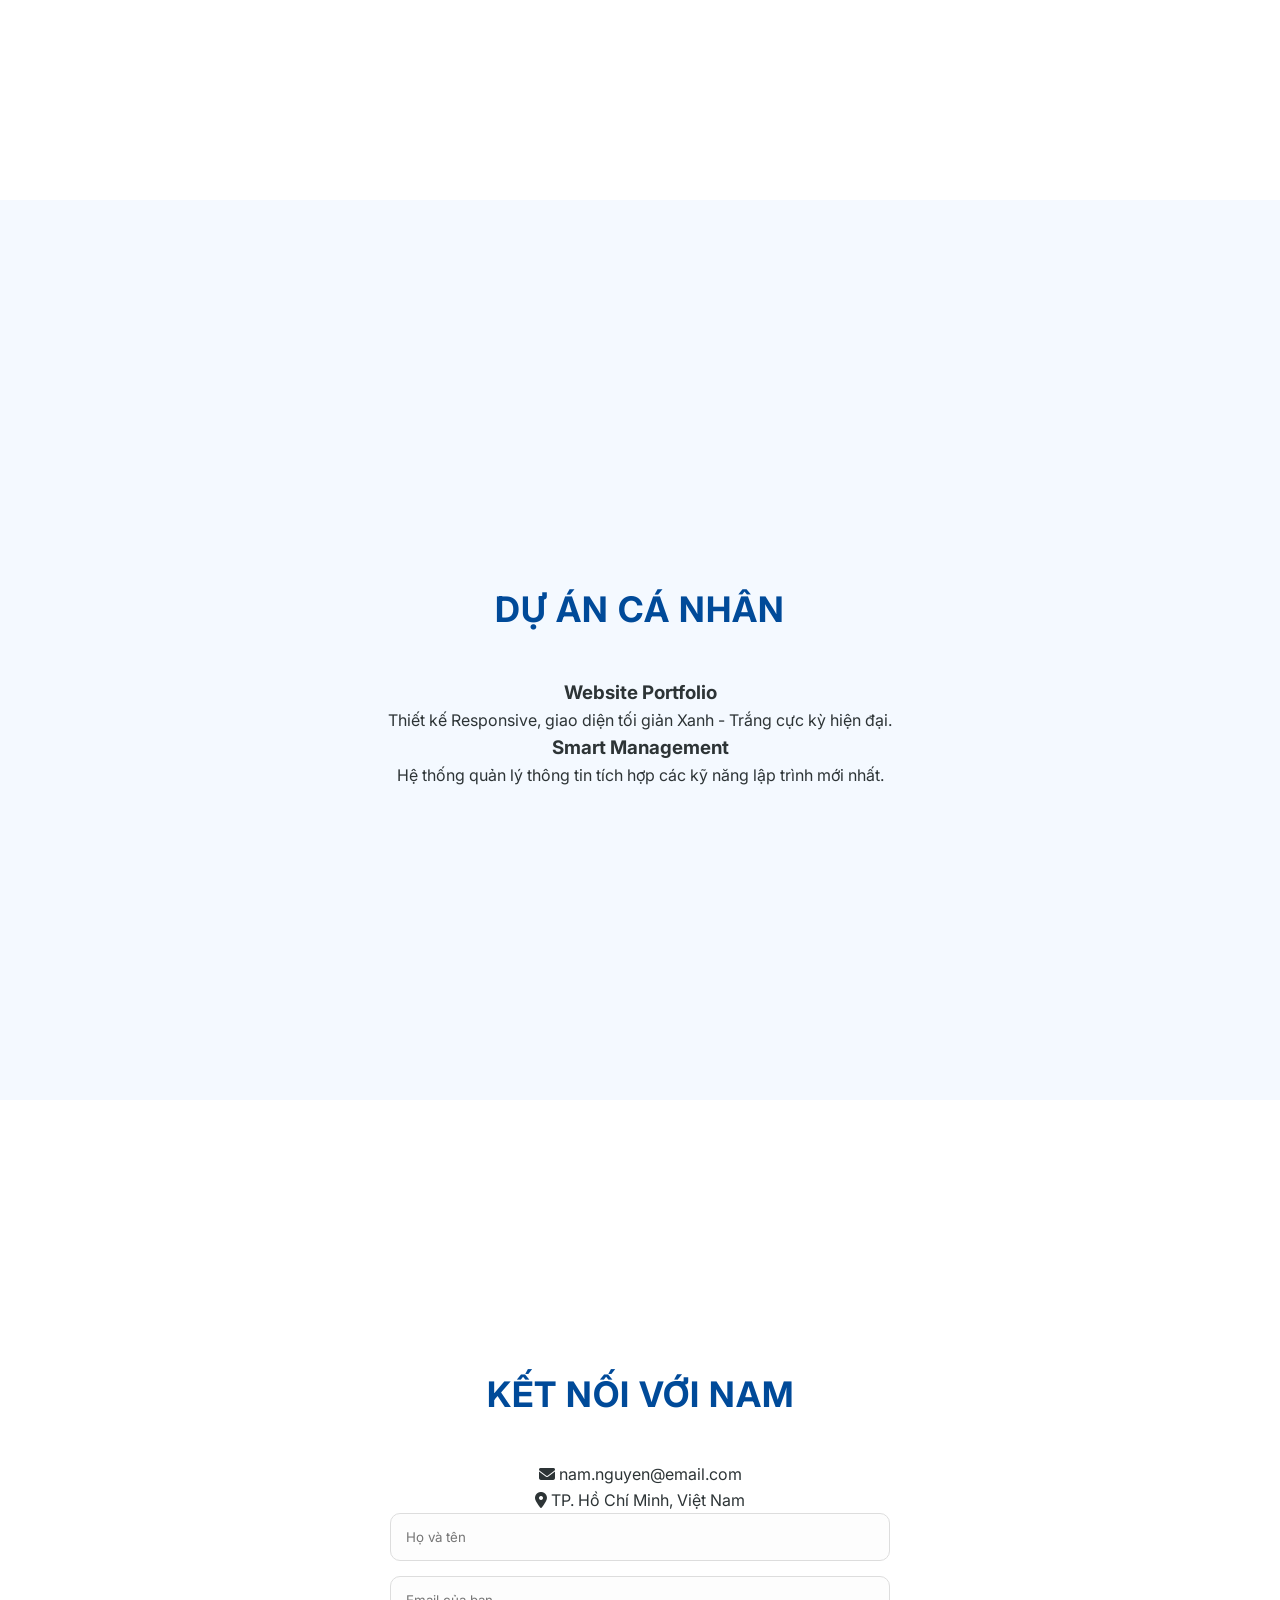
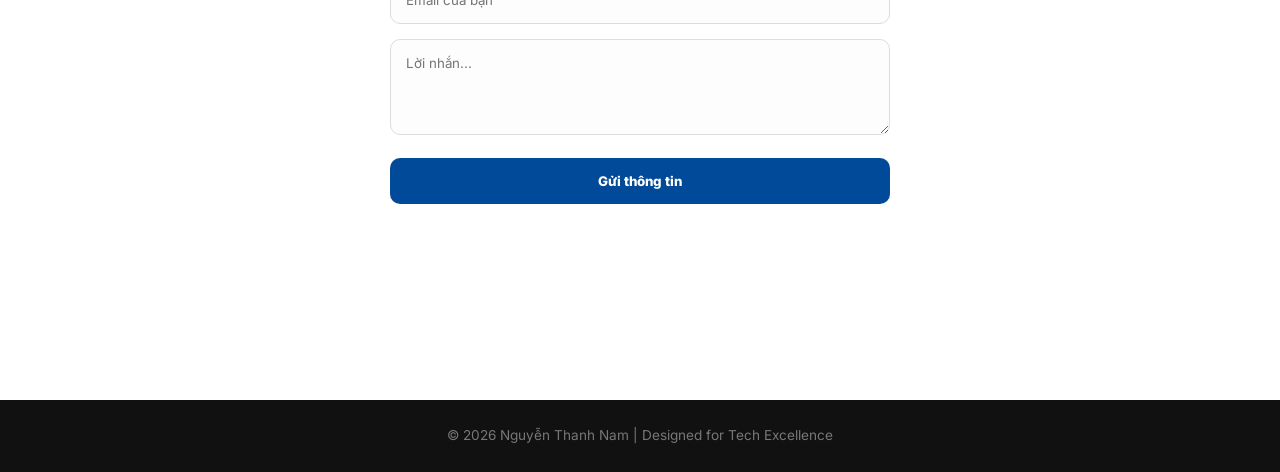
==== commit 461d5926: "Update index.html" ====
--- a/index.html
+++ b/index.html
@@ -3,17 +3,17 @@
 <head>
     <meta charset="UTF-8">
     <meta name="viewport" content="width=device-width, initial-scale=1.0">
-    <title>Nguyễn Thanh Nam | Portfolio 2026</title>
-    <!-- Liên kết file CSS -->
+    <title>Nguyễn Thanh Nam | Portfolio</title>
+    <link href="https://fonts.googleapis.com/css2?family=Inter:wght@400;600;800&display=swap" rel="stylesheet">
+    <link rel="stylesheet" href="https://cdnjs.cloudflare.com/ajax/libs/font-awesome/6.4.0/css/all.min.css">
     <link rel="stylesheet" href="style.css">
 </head>
 <body>
 
-    <!-- MENU ĐIỀU HƯỚNG -->
     <header>
-        <div class="logo"><strong>NAM.DEV</strong></div>
-        <nav>
-            <ul>
+        <nav class="container">
+            <div class="logo">NAM<span>DEV</span></div>
+            <ul class="nav-links">
                 <li><a href="#home">Home</a></li>
                 <li><a href="#about">About</a></li>
                 <li><a href="#projects">Projects</a></li>
@@ -23,69 +23,75 @@
     </header>
 
     <main>
-        <!-- TRANG CHỦ -->
-        <section id="home">
-            <div class="hero-content">
-                <!-- Chỗ này CSS sẽ làm ảnh co giãn mượt mà -->
-                <img src="https://via.placeholder.com/300" alt="Nguyễn Thanh Nam">
+        <section id="home" class="page-section">
+            <div class="container content-center">
+                <div class="avatar-box">
+                    <img src="https://i.pravatar.cc/150?u=nam" alt="Nam Avatar">
+                </div>
+                <p class="greeting">Xin chào, tôi là</p>
                 <h1>Nguyễn Thanh Nam</h1>
-                <p>Sinh viên CNTT | Web Developer Trainee</p>
-            </div>
-        </section>
-
-        <!-- GIỚI THIỆU -->
-        <section id="about">
-            <h2>About Me</h2>
-            <div class="about-grid">
-                <div class="about-item">
-                    <h3>Học vấn</h3>
-                    <p>Đang theo học ngành Công nghệ thông tin.</p>
-                    <p>Định hướng phát triển Full-stack Developer.</p>
-                </div>
-                <div class="about-item">
-                    <h3>Sở thích</h3>
-                    <p>Đam mê code, thiết kế UI/UX trên Canva/Figma và tìm hiểu về AI mới nhất 2026.</p>
-                </div>
-                <div class="about-item">
-                    <h3>Kỹ năng</h3>
-                    <p>HTML5, CSS3, JS, Git, GitHub.</p>
+                <p class="subtitle">Sinh viên Công nghệ Thông tin | Web Developer</p>
+                <div class="cta">
+                    <a href="#projects" class="btn-primary">Xem dự án</a>
                 </div>
             </div>
         </section>
 
-        <!-- DỰ ÁN -->
-        <section id="projects">
-            <h2>My Projects</h2>
-            <div class="project-list">
-                <article>
-                    <h3>Website Cá Nhân</h3>
-                    <p>Sử dụng HTML/CSS để tạo Portfolio giới thiệu bản thân.</p>
-                </article>
-                <article>
-                    <h3>Quản lý học tập</h3>
-                    <p>Ứng dụng nhỏ giúp theo dõi lịch học và ghi chú.</p>
-                </article>
-                <article>
-                    <h3>Giao diện Landing Page</h3>
-                    <p>Thiết kế giao diện hiện đại, responsive trên mobile.</p>
-                </article>
+        <section id="about" class="page-section">
+            <div class="container">
+                <h2 class="section-title">Về Bản Thân</h2>
+                <div class="info-grid">
+                    <div class="info-card">
+                        <i class="fas fa-graduation-cap"></i>
+                        <h3>Học tập</h3>
+                        <p>Chuyên ngành Kỹ thuật phần mềm. Đam mê xây dựng ứng dụng web hiện đại và tối ưu hóa hệ thống.</p>
+                    </div>
+                    <div class="info-card">
+                        <i class="fas fa-lightbulb"></i>
+                        <h3>Định hướng</h3>
+                        <p>Trở thành một Full-stack Developer chuyên nghiệp, đóng góp giá trị cho cộng đồng công nghệ.</p>
+                    </div>
+                </div>
             </div>
         </section>
 
-        <!-- LIÊN HỆ -->
-        <section id="contact">
-            <h2>Contact</h2>
-            <form>
-                <input type="text" placeholder="Tên của bạn" required>
-                <input type="email" placeholder="Email liên hệ" required>
-                <textarea rows="5" placeholder="Bạn muốn nhắn gì cho Nam?"></textarea>
-                <button type="submit">Gửi Tin Nhắn</button>
-            </form>
+        <section id="projects" class="page-section">
+            <div class="container">
+                <h2 class="section-title">Dự án Cá nhân</h2>
+                <div class="project-grid">
+                    <div class="project-card">
+                        <h3>Website Portfolio</h3>
+                        <p>Thiết kế Responsive, giao diện tối giản Xanh - Trắng cực kỳ hiện đại.</p>
+                    </div>
+                    <div class="project-card">
+                        <h3>Smart Management</h3>
+                        <p>Hệ thống quản lý thông tin tích hợp các kỹ năng lập trình mới nhất.</p>
+                    </div>
+                </div>
+            </div>
+        </section>
+
+        <section id="contact" class="page-section">
+            <div class="container">
+                <h2 class="section-title">Kết nối với Nam</h2>
+                <div class="contact-wrapper">
+                    <div class="contact-info">
+                        <p><i class="fas fa-envelope"></i> nam.nguyen@email.com</p>
+                        <p><i class="fas fa-location-dot"></i> TP. Hồ Chí Minh, Việt Nam</p>
+                    </div>
+                    <form class="contact-form">
+                        <input type="text" placeholder="Họ và tên" required>
+                        <input type="email" placeholder="Email của bạn" required>
+                        <textarea rows="4" placeholder="Lời nhắn..."></textarea>
+                        <button type="submit">Gửi thông tin</button>
+                    </form>
+                </div>
+            </div>
         </section>
     </main>
 
     <footer>
-        <p>© 2026 Nguyễn Thanh Nam - Được xây dựng bằng niềm đam mê code.</p>
+        <p>© 2026 Nguyễn Thanh Nam | Designed for Tech Excellence</p>
     </footer>
 
 </body>
--- a/style.css
+++ b/style.css
@@ -1,200 +1,199 @@
-/* style.css - Phiên bản Blue Theme cho Nguyễn Thanh Nam */
+/* --- BIẾN MÀU SẮC CHỦ ĐẠO --- */
 :root {
-    --primary-blue: #0056b3;    /* Xanh dương đậm chủ đạo */
-    --light-blue: #e7f1ff;      /* Xanh nhạt cho nền */
-    --accent-blue: #00a8ff;     /* Xanh sáng làm điểm nhấn */
-    --dark-grey: #2c3e50;      /* Xám đậm cho chữ */
+    --primary: #004a99; /* Xanh Navy chuyên nghiệp */
+    --secondary: #00d4ff; /* Xanh Cyan hiện đại */
+    --bg-light: #f4f9ff;
     --white: #ffffff;
-    --transition: all 0.3s ease;
+    --text: #2d3436;
+    --shadow: 0 10px 30px rgba(0, 0, 0, 0.08);
 }
 
+/* --- TỔNG QUAN --- */
 * {
-    box-sizing: border-box;
     margin: 0;
     padding: 0;
-    font-family: 'Inter', 'Segoe UI', Tahoma, Geneva, Verdana, sans-serif;
+    box-sizing: border-box;
+    font-family: 'Inter', sans-serif;
+}
+
+html {
+    scroll-behavior: smooth; /* Cuộn mượt khi bấm Menu */
 }
 
 body {
-    background-color: #f4f7f9;
-    color: var(--dark-grey);
+    color: var(--text);
     line-height: 1.6;
+    overflow-x: hidden;
 }
 
-/* Header & Navigation */
+/* --- MENU ĐIỀU HƯỚNG --- */
 header {
-    background: var(--primary-blue);
-    padding: 15px 10%;
+    background: var(--primary);
+    position: fixed;
+    width: 100%;
+    top: 0;
+    z-index: 1000;
+    padding: 15px 0;
+    box-shadow: 0 2px 15px rgba(0,0,0,0.1);
+}
+
+nav {
+    max-width: 1100px;
+    margin: 0 auto;
+    padding: 0 20px;
     display: flex;
     justify-content: space-between;
     align-items: center;
-    box-shadow: 0 4px 12px rgba(0,0,0,0.1);
-    position: sticky;
-    top: 0;
-    z-index: 1000;
 }
 
 .logo {
-    color: var(--white);
+    color: white;
     font-weight: 800;
-    font-size: 1.3rem;
-    border: 2px solid var(--white);
-    padding: 4px 12px;
-    text-transform: uppercase;
+    font-size: 1.4rem;
 }
 
-nav ul {
+.logo span { color: var(--secondary); }
+
+.nav-links {
+    display: flex;
     list-style: none;
-    display: flex;
 }
 
-nav ul li {
-    margin-left: 25px;
+.nav-links li { margin-left: 25px; }
+
+.nav-links a {
+    color: white;
+    text-decoration: none;
+    font-weight: 600;
+    font-size: 0.9rem;
+    transition: 0.3s;
 }
 
-nav ul li a {
-    text-decoration: none;
-    color: rgba(255, 255, 255, 0.9);
-    font-size: 0.95rem;
-    font-weight: 500;
-    transition: var(--transition);
+.nav-links a:hover { color: var(--secondary); }
+
+/* --- CẤU TRÚC PHÂN VÙNG: 1 TRANG/1 PHẦN --- */
+section {
+    height: 100vh; /* Cao đúng bằng 1 màn hình */
+    width: 100%;
+    display: flex;
+    align-items: center;
+    justify-content: center;
+    padding-top: 70px; /* Tránh bị Header đè nội dung */
 }
 
-nav ul li a:hover {
-    color: var(--accent-blue);
+/* Màu nền xen kẽ để phân biệt các trang */
+#home { background-color: var(--bg-light); }
+#about { background-color: var(--white); }
+#projects { background-color: var(--bg-light); }
+#contact { background-color: var(--white); }
+
+.container {
+    max-width: 900px;
+    width: 100%;
+    padding: 0 20px;
+    text-align: center;
 }
 
-/* Main Container */
-.container {
-    width: 85%;
-    max-width: 1200px;
-    margin: auto;
-    padding: 50px 20px;
+/* --- ẢNH ĐẠI DIỆN THU NHỎ --- */
+.avatar-small {
+    width: 140px;
+    height: 140px;
+    border-radius: 50%;
+    border: 5px solid white;
+    box-shadow: var(--shadow);
+    margin-bottom: 25px;
+    object-fit: cover;
 }
 
-h1.page-title {
-    text-align: center;
-    margin-bottom: 50px;
-    color: var(--primary-blue);
-    font-size: 2rem;
-    letter-spacing: 2px;
-    position: relative;
-    padding-bottom: 15px;
+h1 {
+    font-size: 3rem;
+    color: var(--primary);
+    margin-bottom: 10px;
 }
 
-h1.page-title::after {
-    content: '';
-    width: 80px;
-    height: 4px;
-    background: var(--accent-blue);
-    position: absolute;
-    bottom: 0;
-    left: 50%;
-    transform: translateX(-50%);
-    border-radius: 2px;
+h2 {
+    font-size: 2.2rem;
+    color: var(--primary);
+    margin-bottom: 40px;
+    text-transform: uppercase;
+    letter-spacing: 1px;
 }
 
-/* Các khối nội dung (Hero, Intro, Form, v.v.) */
-.hero, .form-section, .project-card, .info-card {
-    background: var(--white);
-    border-radius: 12px;
-    box-shadow: 0 10px 30px rgba(0, 86, 179, 0.08);
-    transition: var(--transition);
-}
-
-/* Phần Dự Án đặc biệt */
-.project-grid {
+/* --- GRID BOX (CHO ABOUT & PROJECTS) --- */
+.grid-box {
     display: grid;
-    grid-template-columns: repeat(auto-fit, minmax(300px, 1fr));
+    grid-template-columns: repeat(auto-fit, minmax(280px, 1fr));
     gap: 30px;
 }
 
-.project-card {
-    padding: 20px;
-    border: 1px solid #e1e8ed;
-    text-align: center;
+.card {
+    background: white;
+    padding: 35px;
+    border-radius: 20px;
+    box-shadow: var(--shadow);
+    border-bottom: 5px solid var(--primary);
+    transition: transform 0.3s ease;
 }
 
-.project-card:hover {
-    transform: translateY(-10px); /* Hiệu ứng bay lên khi hover */
-    box-shadow: 0 15px 35px rgba(0, 86, 179, 0.15);
-    border-color: var(--accent-blue);
+.card:hover {
+    transform: translateY(-10px);
 }
 
-.project-img-placeholder {
-    width: 100%;
-    height: 180px;
-    border-radius: 8px;
+.card i {
+    font-size: 2.5rem;
+    color: var(--secondary);
     margin-bottom: 15px;
-    transition: var(--transition);
 }
 
-/* Nút bấm (Buttons) */
-.btn-start, .btn-submit {
-    display: inline-block;
-    background: var(--primary-blue);
-    color: var(--white) !important;
-    padding: 12px 30px;
-    border-radius: 6px;
-    text-decoration: none;
-    font-weight: bold;
-    border: none;
-    cursor: pointer;
-    transition: var(--transition);
+/* --- FORM LIÊN HỆ --- */
+.contact-form {
+    max-width: 500px;
+    margin: 0 auto;
+    text-align: left;
 }
 
-.btn-start:hover, .btn-submit:hover {
-    background: var(--accent-blue);
-    box-shadow: 0 5px 15px rgba(0, 168, 255, 0.4);
+input, textarea {
+    width: 100%;
+    padding: 15px;
+    margin-bottom: 15px;
+    border-radius: 10px;
+    border: 1px solid #ddd;
+    background: #fdfdfd;
+    outline: none;
 }
 
-/* Trang Giới thiệu (About Nam) */
-.avatar-circle {
-    width: 100px;
-    height: 100px;
-    border: 4px solid var(--light-blue);
-    background: var(--primary-blue);
-    margin: 0 auto 20px;
-    border-radius: 50%;
+button {
+    background: var(--primary);
+    color: white;
+    border: none;
+    padding: 15px;
+    border-radius: 10px;
+    width: 100%;
+    font-weight: 800;
+    cursor: pointer;
+    transition: 0.3s;
 }
 
-.list-items li {
-    list-style: none;
-    padding: 10px 0;
-    border-bottom: 1px solid #edf2f7;
-    font-size: 0.95rem;
+button:hover {
+    background: var(--secondary);
+    color: var(--primary);
 }
 
-.list-items li::before {
-    content: '✓';
-    color: var(--accent-blue);
-    margin-right: 10px;
-    font-weight: bold;
+/* --- FOOTER --- */
+footer {
+    background: #111;
+    color: #777;
+    text-align: center;
+    padding: 25px;
+    font-size: 0.85rem;
 }
 
-/* Footer */
-footer {
-    background: #1a2a3a;
-    color: #a0aec0;
-    text-align: center;
-    padding: 40px 10%;
-    margin-top: 60px;
+/* --- MOBILE RESPONSIVE --- */
+@media (max-width: 768px) {
+    section {
+        height: auto;
+        min-height: 100vh;
+        padding: 100px 20px;
+    }
+    h1 { font-size: 2.2rem; }
 }
-
-footer p {
-    font-size: 0.9rem;
-}
-
-/* Phân trang (Pagination) */
-.pagination .page-btn {
-    padding: 8px 16px;
-    border: 1px solid var(--light-blue);
-    margin: 0 4px;
-    cursor: pointer;
-    transition: var(--transition);
-}
-
-.pagination .page-btn:hover {
-    background: var(--light-blue);
-    color: var(--primary-blue);
-}
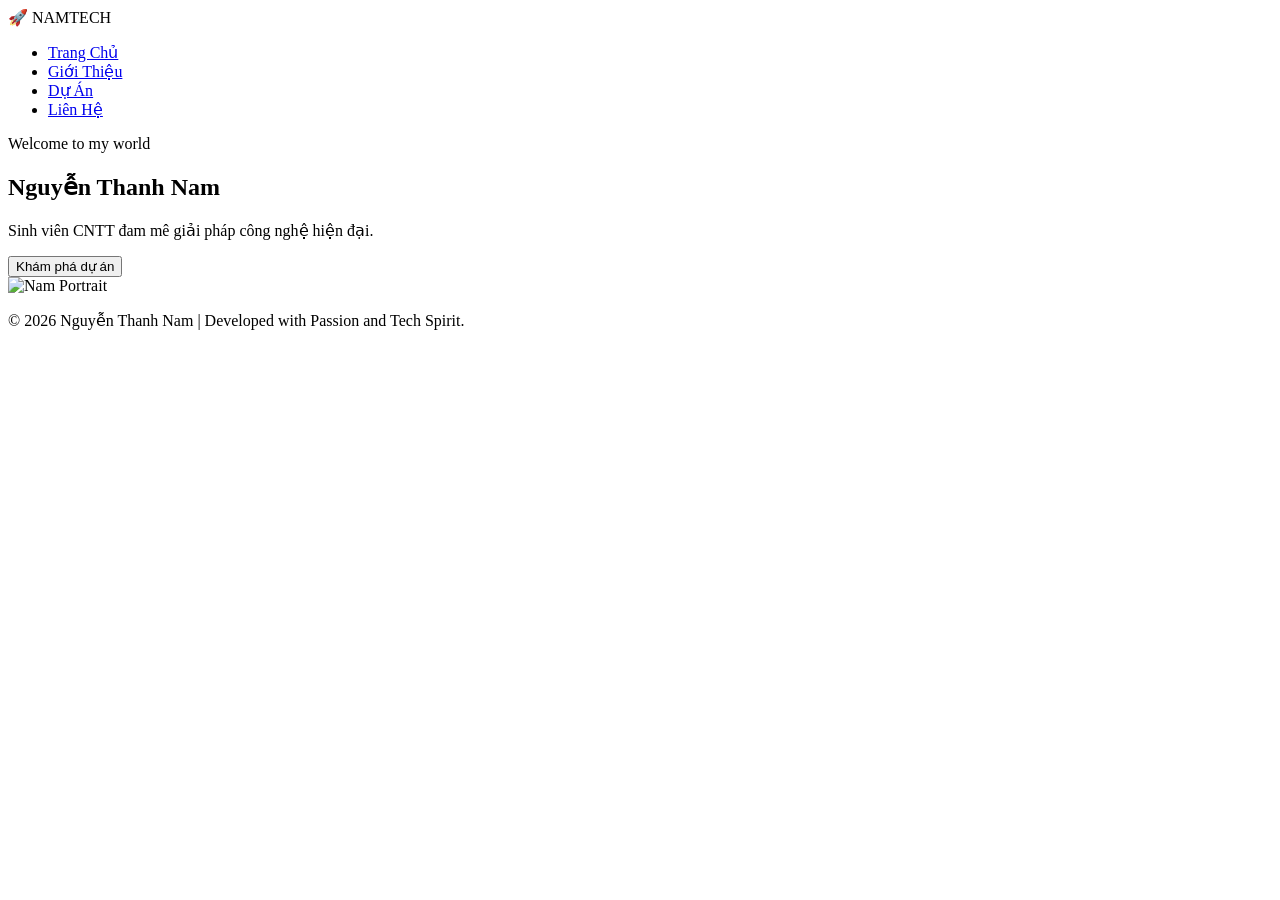
==== commit 67cd13a3: "Update index.html" ====
--- a/index.html
+++ b/index.html
@@ -3,95 +3,102 @@
 <head>
     <meta charset="UTF-8">
     <meta name="viewport" content="width=device-width, initial-scale=1.0">
-    <title>Nguyễn Thanh Nam | Portfolio</title>
-    <link href="https://fonts.googleapis.com/css2?family=Inter:wght@400;600;800&display=swap" rel="stylesheet">
+    <title>NGUYỄN THANH NAM | PROFESSIONAL PORTFOLIO 2026</title>
+    <link href="https://fonts.googleapis.com/css2?family=Plus+Jakarta+Sans:wght@400;600;800&display=swap" rel="stylesheet">
     <link rel="stylesheet" href="https://cdnjs.cloudflare.com/ajax/libs/font-awesome/6.4.0/css/all.min.css">
-    <link rel="stylesheet" href="style.css">
+    <link rel="stylesheet" href="CSS/style.css">
 </head>
 <body>
 
     <header>
         <nav class="container">
-            <div class="logo">NAM<span>DEV</span></div>
+            <div class="logo" onclick="showPage('home')" style="cursor:pointer">🚀 NAM<span>TECH</span></div>
             <ul class="nav-links">
-                <li><a href="#home">Home</a></li>
-                <li><a href="#about">About</a></li>
-                <li><a href="#projects">Projects</a></li>
-                <li><a href="#contact">Contact</a></li>
+                <li><a href="javascript:void(0)" onclick="showPage('home')">Trang Chủ</a></li>
+                <li><a href="javascript:void(0)" onclick="showPage('about')">Giới Thiệu</a></li>
+                <li><a href="javascript:void(0)" onclick="showPage('projects')">Dự Án</a></li>
+                <li><a href="javascript:void(0)" onclick="showPage('contact')">Liên Hệ</a></li>
             </ul>
         </nav>
     </header>
 
     <main>
-        <section id="home" class="page-section">
-            <div class="container content-center">
-                <div class="avatar-box">
-                    <img src="https://i.pravatar.cc/150?u=nam" alt="Nam Avatar">
+        <section id="home" class="section-full active">
+            <div class="container hero-flex">
+                <div class="hero-text">
+                    <span class="badge">Welcome to my world</span>
+                    <h1>Nguyễn Thanh Nam</h1>
+                    <p>Sinh viên CNTT đam mê giải pháp công nghệ hiện đại.</p>
+                    <button class="btn-main" onclick="showPage('projects')">Khám phá dự án</button>
                 </div>
-                <p class="greeting">Xin chào, tôi là</p>
-                <h1>Nguyễn Thanh Nam</h1>
-                <p class="subtitle">Sinh viên Công nghệ Thông tin | Web Developer</p>
-                <div class="cta">
-                    <a href="#projects" class="btn-primary">Xem dự án</a>
+                <div class="hero-img">
+                    <img src="https://images.unsplash.com/photo-1539571696357-5a69c17a67c6?auto=format&fit=crop&q=80&w=600" alt="Nam Portrait">
                 </div>
             </div>
         </section>
 
-        <section id="about" class="page-section">
+        <section id="about" class="section-full bg-dark" style="display:none">
             <div class="container">
-                <h2 class="section-title">Về Bản Thân</h2>
-                <div class="info-grid">
-                    <div class="info-card">
-                        <i class="fas fa-graduation-cap"></i>
-                        <h3>Học tập</h3>
-                        <p>Chuyên ngành Kỹ thuật phần mềm. Đam mê xây dựng ứng dụng web hiện đại và tối ưu hóa hệ thống.</p>
-                    </div>
-                    <div class="info-card">
-                        <i class="fas fa-lightbulb"></i>
-                        <h3>Định hướng</h3>
-                        <p>Trở thành một Full-stack Developer chuyên nghiệp, đóng góp giá trị cho cộng đồng công nghệ.</p>
+                <h2 class="title">Giới Thiệu</h2>
+                <div class="about-content">
+                    <div class="about-card-main">
+                        <img src="https://images.unsplash.com/photo-1517694712202-14dd9538aa97?auto=format&fit=crop&q=80&w=800" alt="Tech">
+                        <div class="overlay-text">
+                            <h3>Hành trình phát triển</h3>
+                            <p>Xây dựng nền tảng vững chắc trong ngành phần mềm.</p>
+                        </div>
                     </div>
                 </div>
             </div>
         </section>
 
-        <section id="projects" class="page-section">
+        <section id="projects" class="section-full" style="display:none">
             <div class="container">
-                <h2 class="section-title">Dự án Cá nhân</h2>
+                <h2 class="title">Dự Án Tiêu Biểu</h2>
                 <div class="project-grid">
                     <div class="project-card">
-                        <h3>Website Portfolio</h3>
-                        <p>Thiết kế Responsive, giao diện tối giản Xanh - Trắng cực kỳ hiện đại.</p>
-                    </div>
-                    <div class="project-card">
-                        <h3>Smart Management</h3>
-                        <p>Hệ thống quản lý thông tin tích hợp các kỹ năng lập trình mới nhất.</p>
+                        <img src="https://images.unsplash.com/photo-1460925895917-afdab827c52f?auto=format&fit=crop&q=80&w=500" alt="Project">
+                        <div class="p-content"><h4>Hệ thống EdTech</h4></div>
                     </div>
                 </div>
             </div>
         </section>
 
-        <section id="contact" class="page-section">
+        <section id="contact" class="section-full contact-bg" style="display:none">
             <div class="container">
-                <h2 class="section-title">Kết nối với Nam</h2>
-                <div class="contact-wrapper">
-                    <div class="contact-info">
-                        <p><i class="fas fa-envelope"></i> nam.nguyen@email.com</p>
-                        <p><i class="fas fa-location-dot"></i> TP. Hồ Chí Minh, Việt Nam</p>
-                    </div>
-                    <form class="contact-form">
-                        <input type="text" placeholder="Họ và tên" required>
-                        <input type="email" placeholder="Email của bạn" required>
-                        <textarea rows="4" placeholder="Lời nhắn..."></textarea>
-                        <button type="submit">Gửi thông tin</button>
+                <h2 class="title white">Liên Hệ</h2>
+                <div class="contact-flex">
+                    <form class="contact-form-box">
+                        <input type="text" placeholder="Tên của bạn">
+                        <textarea rows="4" placeholder="Nội dung..."></textarea>
+                        <button type="submit">Gửi</button>
                     </form>
                 </div>
             </div>
         </section>
     </main>
 
+    <script>
+        function showPage(pageId) {
+            // 1. Tìm tất cả các section
+            const sections = document.querySelectorAll('.section-full');
+            
+            // 2. Ẩn toàn bộ các section
+            sections.forEach(sec => {
+                sec.style.display = 'none';
+            });
+
+            // 3. Chỉ hiển thị section được chọn
+            const targetPage = document.getElementById(pageId);
+            targetPage.style.display = 'flex';
+            
+            // 4. Cuộn lên đầu trang cho đẹp
+            window.scrollTo(0, 0);
+        }
+    </script>
+
     <footer>
-        <p>© 2026 Nguyễn Thanh Nam | Designed for Tech Excellence</p>
+        <p>© 2026 Nguyễn Thanh Nam | Developed with Passion and Tech Spirit.</p>
     </footer>
 
 </body>
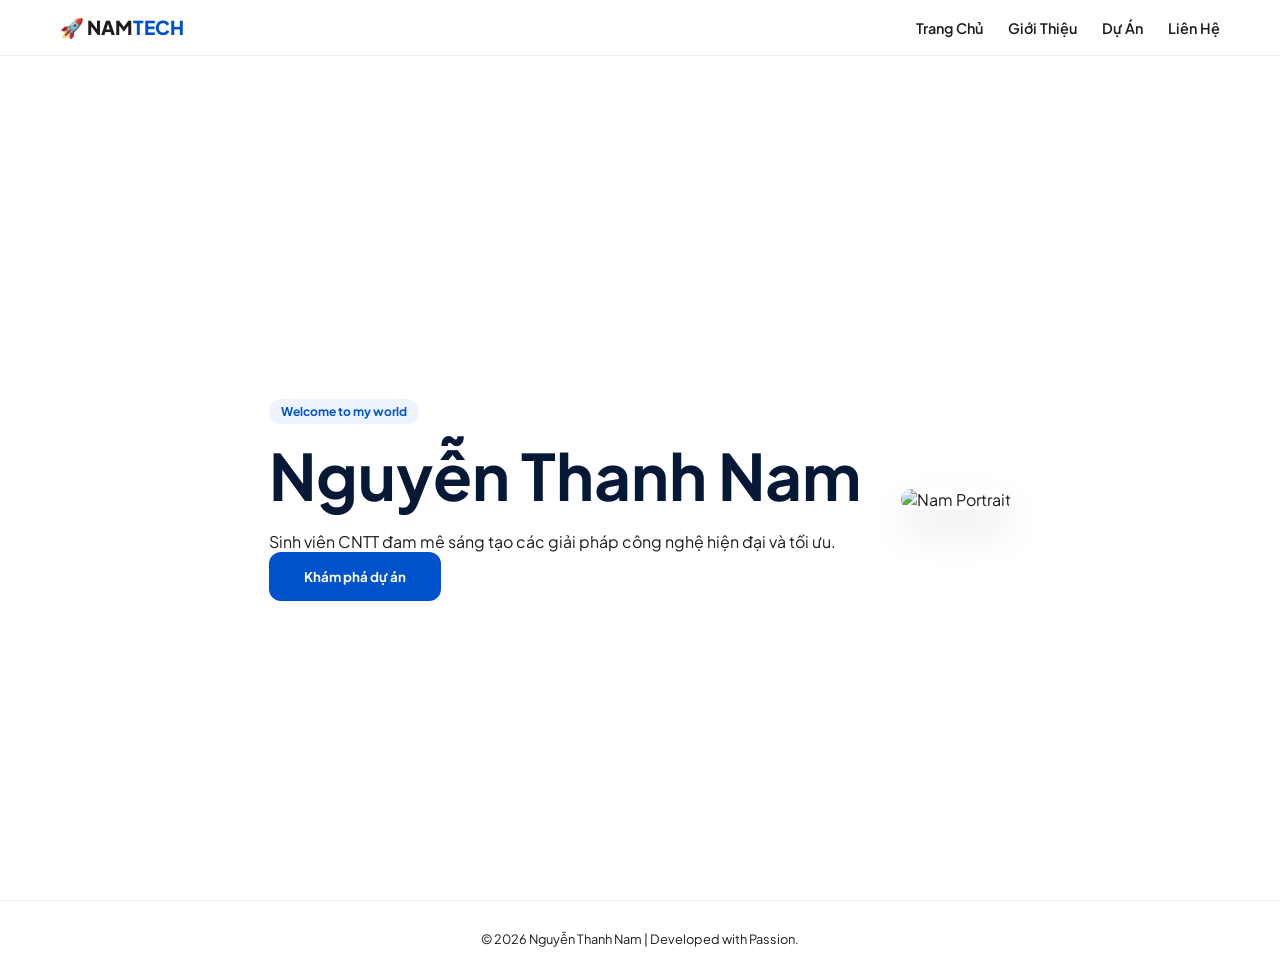
==== commit 4c83246b: "Add files via upload" ====
--- a/index.html
+++ b/index.html
@@ -1,105 +1,154 @@
-<!DOCTYPE html>
+<!doctype html>
 <html lang="vi">
-<head>
-    <meta charset="UTF-8">
-    <meta name="viewport" content="width=device-width, initial-scale=1.0">
-    <title>NGUYỄN THANH NAM | PROFESSIONAL PORTFOLIO 2026</title>
-    <link href="https://fonts.googleapis.com/css2?family=Plus+Jakarta+Sans:wght@400;600;800&display=swap" rel="stylesheet">
-    <link rel="stylesheet" href="https://cdnjs.cloudflare.com/ajax/libs/font-awesome/6.4.0/css/all.min.css">
-    <link rel="stylesheet" href="CSS/style.css">
-</head>
-<body>
+  <head>
+    <meta charset="UTF-8" />
+    <meta name="viewport" content="width=device-width, initial-scale=1.0" />
+    <title>NGUYỄN THANH NAM | PORTFOLIO 2026</title>
+    <link
+      href="https://fonts.googleapis.com/css2?family=Plus+Jakarta+Sans:wght@400;600;800&display=swap"
+      rel="stylesheet"
+    />
+    <link
+      rel="stylesheet"
+      href="https://cdnjs.cloudflare.com/ajax/libs/font-awesome/6.4.0/css/all.min.css"
+    />
 
+    <link rel="stylesheet" href="style.css" />
+  </head>
+  <body>
     <header>
-        <nav class="container">
-            <div class="logo" onclick="showPage('home')" style="cursor:pointer">🚀 NAM<span>TECH</span></div>
-            <ul class="nav-links">
-                <li><a href="javascript:void(0)" onclick="showPage('home')">Trang Chủ</a></li>
-                <li><a href="javascript:void(0)" onclick="showPage('about')">Giới Thiệu</a></li>
-                <li><a href="javascript:void(0)" onclick="showPage('projects')">Dự Án</a></li>
-                <li><a href="javascript:void(0)" onclick="showPage('contact')">Liên Hệ</a></li>
-            </ul>
-        </nav>
+      <nav class="container">
+        <div class="logo" onclick="showPage('home')" style="cursor: pointer">
+          🚀 NAM<span>TECH</span>
+        </div>
+        <ul class="nav-links">
+          <li>
+            <a href="javascript:void(0)" onclick="showPage('home')"
+              >Trang Chủ</a
+            >
+          </li>
+          <li>
+            <a href="javascript:void(0)" onclick="showPage('about')"
+              >Giới Thiệu</a
+            >
+          </li>
+          <li>
+            <a href="javascript:void(0)" onclick="showPage('projects')"
+              >Dự Án</a
+            >
+          </li>
+          <li>
+            <a href="javascript:void(0)" onclick="showPage('contact')"
+              >Liên Hệ</a
+            >
+          </li>
+        </ul>
+      </nav>
     </header>
 
     <main>
-        <section id="home" class="section-full active">
-            <div class="container hero-flex">
-                <div class="hero-text">
-                    <span class="badge">Welcome to my world</span>
-                    <h1>Nguyễn Thanh Nam</h1>
-                    <p>Sinh viên CNTT đam mê giải pháp công nghệ hiện đại.</p>
-                    <button class="btn-main" onclick="showPage('projects')">Khám phá dự án</button>
-                </div>
-                <div class="hero-img">
-                    <img src="https://images.unsplash.com/photo-1539571696357-5a69c17a67c6?auto=format&fit=crop&q=80&w=600" alt="Nam Portrait">
-                </div>
+      <section id="home" class="section-full active-page">
+        <div class="container hero-flex">
+          <div class="hero-text">
+            <span class="badge">Welcome to my world</span>
+            <h1>Nguyễn Thanh Nam</h1>
+            <p>
+              Sinh viên CNTT đam mê sáng tạo các giải pháp công nghệ hiện đại và
+              tối ưu.
+            </p>
+            <button class="btn-main" onclick="showPage('projects')">
+              Khám phá dự án
+            </button>
+          </div>
+          <div class="hero-img">
+            <img
+              src="https://images.unsplash.com/photo-1539571696357-5a69c17a67c6?auto=format&fit=crop&q=80&w=600"
+              alt="Nam Portrait"
+            />
+          </div>
+        </div>
+      </section>
+
+      <section id="about" class="section-full bg-dark">
+        <div class="container">
+          <h2 class="title white">Giới Thiệu</h2>
+          <div class="about-content">
+            <div class="about-card-main">
+              <img
+                src="https://images.unsplash.com/photo-1517694712202-14dd9538aa97?auto=format&fit=crop&q=80&w=800"
+                alt="Tech"
+              />
+              <div class="overlay-text">
+                <h3>Tư duy & Kỹ năng</h3>
+                <p>
+                  Xây dựng nền tảng vững chắc trong ngành phần mềm và thiết kế
+                  UI/UX.
+                </p>
+              </div>
             </div>
-        </section>
+          </div>
+        </div>
+      </section>
 
-        <section id="about" class="section-full bg-dark" style="display:none">
-            <div class="container">
-                <h2 class="title">Giới Thiệu</h2>
-                <div class="about-content">
-                    <div class="about-card-main">
-                        <img src="https://images.unsplash.com/photo-1517694712202-14dd9538aa97?auto=format&fit=crop&q=80&w=800" alt="Tech">
-                        <div class="overlay-text">
-                            <h3>Hành trình phát triển</h3>
-                            <p>Xây dựng nền tảng vững chắc trong ngành phần mềm.</p>
-                        </div>
-                    </div>
-                </div>
+      <section id="projects" class="section-full">
+        <div class="container">
+          <h2 class="title">Dự Án Tiêu Biểu</h2>
+          <div class="project-grid">
+            <div class="project-card">
+              <img
+                src="https://images.unsplash.com/photo-1460925895917-afdab827c52f?auto=format&fit=crop&q=80&w=500"
+                alt="P1"
+              />
+              <div class="p-content">
+                <h4>Hệ thống EdTech</h4>
+                <div class="tags"><span>React</span></div>
+              </div>
             </div>
-        </section>
+            <div class="project-card">
+              <img
+                src="https://images.unsplash.com/photo-1550751827-4bd374c3f58b?auto=format&fit=crop&q=80&w=500"
+                alt="P2"
+              />
+              <div class="p-content">
+                <h4>AI Chat-bot</h4>
+                <div class="tags"><span>Python</span></div>
+              </div>
+            </div>
+          </div>
+        </div>
+      </section>
 
-        <section id="projects" class="section-full" style="display:none">
-            <div class="container">
-                <h2 class="title">Dự Án Tiêu Biểu</h2>
-                <div class="project-grid">
-                    <div class="project-card">
-                        <img src="https://images.unsplash.com/photo-1460925895917-afdab827c52f?auto=format&fit=crop&q=80&w=500" alt="Project">
-                        <div class="p-content"><h4>Hệ thống EdTech</h4></div>
-                    </div>
-                </div>
-            </div>
-        </section>
-
-        <section id="contact" class="section-full contact-bg" style="display:none">
-            <div class="container">
-                <h2 class="title white">Liên Hệ</h2>
-                <div class="contact-flex">
-                    <form class="contact-form-box">
-                        <input type="text" placeholder="Tên của bạn">
-                        <textarea rows="4" placeholder="Nội dung..."></textarea>
-                        <button type="submit">Gửi</button>
-                    </form>
-                </div>
-            </div>
-        </section>
+      <section id="contact" class="section-full contact-bg">
+        <div class="container">
+          <h2 class="title white">Liên Hệ</h2>
+          <div class="contact-flex">
+            <form class="contact-form-box">
+              <input type="text" placeholder="Tên của bạn" />
+              <textarea
+                rows="4"
+                placeholder="Bạn muốn nói gì với Nam?"
+              ></textarea>
+              <button type="submit" class="btn-main">Gửi tin nhắn</button>
+            </form>
+          </div>
+        </div>
+      </section>
     </main>
 
     <script>
-        function showPage(pageId) {
-            // 1. Tìm tất cả các section
-            const sections = document.querySelectorAll('.section-full');
-            
-            // 2. Ẩn toàn bộ các section
-            sections.forEach(sec => {
-                sec.style.display = 'none';
-            });
+      function showPage(pageId) {
+        const sections = document.querySelectorAll(".section-full");
+        sections.forEach((sec) => sec.classList.remove("active-page"));
 
-            // 3. Chỉ hiển thị section được chọn
-            const targetPage = document.getElementById(pageId);
-            targetPage.style.display = 'flex';
-            
-            // 4. Cuộn lên đầu trang cho đẹp
-            window.scrollTo(0, 0);
-        }
+        const target = document.getElementById(pageId);
+        target.classList.add("active-page");
+
+        window.scrollTo(0, 0);
+      }
     </script>
 
     <footer>
-        <p>© 2026 Nguyễn Thanh Nam | Developed with Passion and Tech Spirit.</p>
+      <p>© 2026 Nguyễn Thanh Nam | Developed with Passion.</p>
     </footer>
-
-</body>
+  </body>
 </html>
--- a/style.css
+++ b/style.css
@@ -0,0 +1,207 @@
+:root {
+  --primary: #0052cc;
+  --navy-dark: #051937;
+  --white: #ffffff;
+  --text-main: #1d1d1f;
+}
+
+* {
+  margin: 0;
+  padding: 0;
+  box-sizing: border-box;
+  font-family: "Plus Jakarta Sans", sans-serif;
+}
+body {
+  background: var(--white);
+  color: var(--text-main);
+  overflow-x: hidden;
+}
+.container {
+  max-width: 1200px;
+  margin: 0 auto;
+  padding: 0 20px;
+}
+
+/* HEADER */
+header {
+  background: rgba(255, 255, 255, 0.9);
+  backdrop-filter: blur(10px);
+  position: fixed;
+  width: 100%;
+  top: 0;
+  z-index: 1000;
+  padding: 15px 0;
+  border-bottom: 1px solid #eee;
+}
+nav {
+  display: flex;
+  justify-content: space-between;
+  align-items: center;
+}
+.logo {
+  font-weight: 800;
+  font-size: 1.2rem;
+}
+.logo span {
+  color: var(--primary);
+}
+.nav-links {
+  display: flex;
+  list-style: none;
+}
+.nav-links a {
+  text-decoration: none;
+  color: var(--text-main);
+  margin-left: 25px;
+  font-weight: 600;
+  font-size: 0.9rem;
+}
+
+/* QUAN TRỌNG: ẨN CÁC PHẦN KHI CHƯA BẤM MENU */
+.section-full {
+  display: none; /* Mặc định ẩn sạch */
+  min-height: 100vh;
+  padding-top: 100px;
+  align-items: center;
+}
+
+/* Chỉ hiện khi có class active-page */
+.section-full.active-page {
+  display: flex;
+  animation: fadeIn 0.6s ease-out;
+}
+
+@keyframes fadeIn {
+  from {
+    opacity: 0;
+    transform: translateY(10px);
+  }
+  to {
+    opacity: 1;
+    transform: translateY(0);
+  }
+}
+
+/* CSS TRANG CHỦ */
+.hero-flex {
+  display: flex;
+  align-items: center;
+  gap: 40px;
+}
+.hero-text {
+  flex: 1.2;
+}
+h1 {
+  font-size: 4rem;
+  color: var(--navy-dark);
+  margin: 20px 0;
+  line-height: 1.1;
+}
+.badge {
+  background: #eef4ff;
+  color: var(--primary);
+  padding: 5px 12px;
+  border-radius: 50px;
+  font-size: 0.75rem;
+  font-weight: 700;
+}
+.btn-main {
+  background: var(--primary);
+  color: white;
+  padding: 16px 35px;
+  border: none;
+  border-radius: 12px;
+  font-weight: 700;
+  cursor: pointer;
+}
+.hero-img img {
+  width: 100%;
+  max-width: 350px;
+  border-radius: 30px;
+  box-shadow: 0 20px 40px rgba(0, 0, 0, 0.1);
+}
+
+/* CÁC PHẦN KHÁC */
+.bg-dark {
+  background: var(--navy-dark);
+  color: white;
+}
+.contact-bg {
+  background: #000a1a;
+  color: white;
+}
+.title {
+  font-size: 2.8rem;
+  text-align: center;
+  margin-bottom: 40px;
+}
+.white {
+  color: white;
+}
+
+/* DỰ ÁN */
+.project-grid {
+  display: grid;
+  grid-template-columns: repeat(2, 1fr);
+  gap: 20px;
+  width: 100%;
+}
+.project-card {
+  background: white;
+  border-radius: 20px;
+  overflow: hidden;
+  border: 1px solid #eee;
+}
+.project-card img {
+  width: 100%;
+  height: 200px;
+  object-fit: cover;
+}
+.p-content {
+  padding: 20px;
+  color: var(--text-main);
+}
+.tags span {
+  background: #f0f5ff;
+  color: var(--primary);
+  padding: 4px 8px;
+  border-radius: 5px;
+  font-size: 0.7rem;
+  font-weight: 700;
+}
+
+/* FORM */
+.contact-form-box {
+  max-width: 500px;
+  margin: 0 auto;
+  width: 100%;
+  display: flex;
+  flex-direction: column;
+  gap: 15px;
+}
+input,
+textarea {
+  padding: 15px;
+  border-radius: 10px;
+  border: none;
+  background: rgba(255, 255, 255, 0.1);
+  color: white;
+}
+
+footer {
+  padding: 30px;
+  text-align: center;
+  font-size: 0.8rem;
+  border-top: 1px solid #eee;
+}
+
+@media (max-width: 768px) {
+  .hero-flex,
+  .project-grid {
+    flex-direction: column;
+    text-align: center;
+  }
+  h1 {
+    font-size: 2.5rem;
+  }
+}
